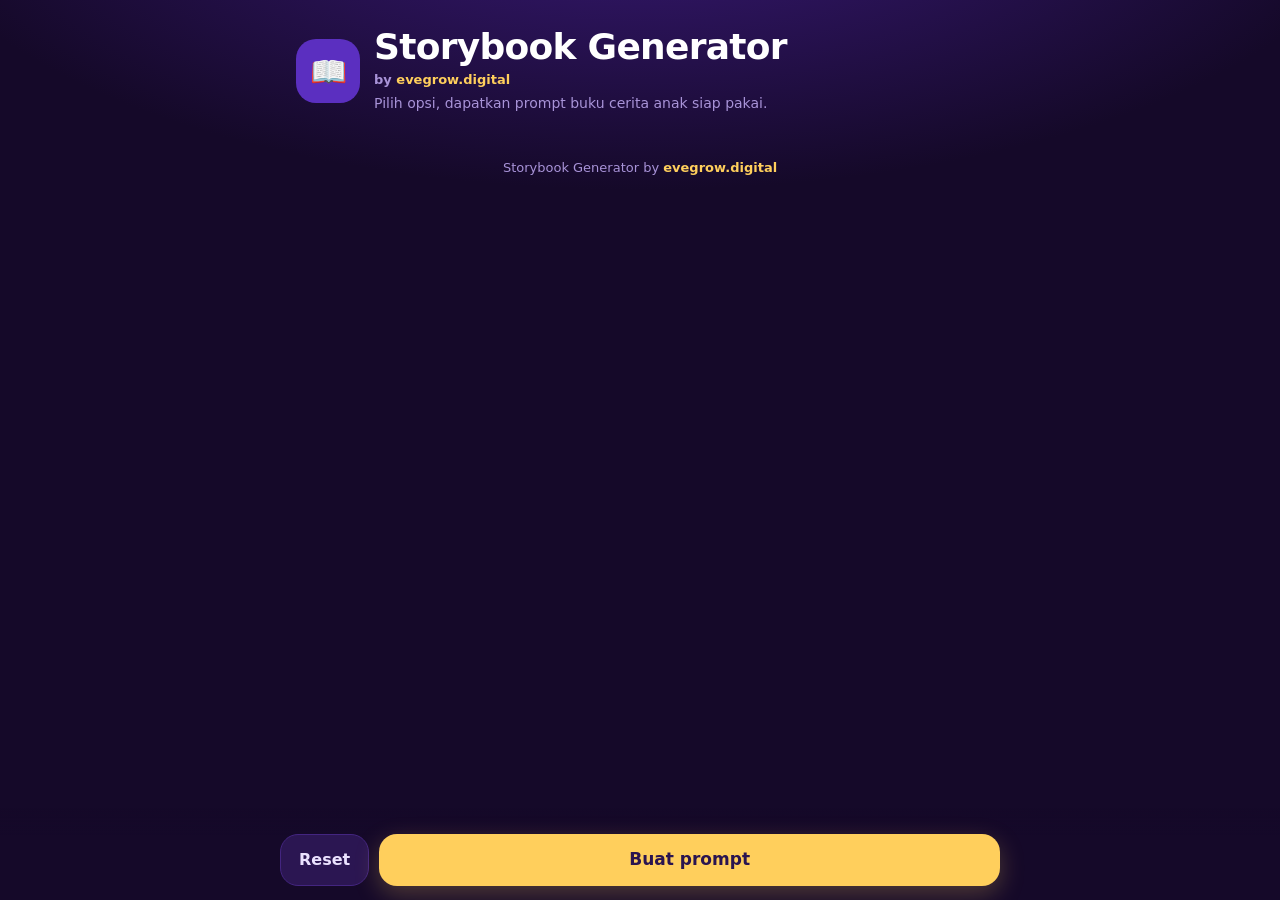
==== index.html @ f5b322bf "Update and rename Storybook-generator.html to index.html" ====
<!DOCTYPE html>
<html lang="id">
<head>
<meta charset="UTF-8">
<meta name="viewport" content="width=device-width, initial-scale=1">
<title>Storybook Generator</title>
<style>
:root{
  --bg:#150929; --panel:#21103f; --panel2:#2b1652; --line:#432580;
  --violet:#8e5cf7; --violet-d:#5b2fc0; --lav:#ebe2ff; --mute:#a893d8; --gold:#ffcf5c; --gold-d:#e8aa1f;
  --ok:#7ee0a8; --err:#ff8d9b;
  color-scheme: dark;
}
*{box-sizing:border-box;margin:0;padding:0}
html{-webkit-text-size-adjust:100%}
body{
  background:radial-gradient(1200px 500px at 50% -120px,#3a1a7a 0%,var(--bg) 62%) no-repeat,var(--bg);
  color:var(--lav);
  font-family:"Nunito","Quicksand",ui-rounded,"SF Pro Rounded",system-ui,-apple-system,"Segoe UI",sans-serif;
  line-height:1.5;padding-bottom:110px;
}
.wrap{max-width:720px;margin:0 auto;padding:0 16px}
header{padding:28px 0 18px;display:flex;align-items:center;gap:14px}
.logo{width:64px;height:64px;border-radius:20px;background:var(--panel2);border:2px solid var(--line);
  box-shadow:0 0 0 5px rgba(142,92,247,.15),0 10px 30px rgba(0,0,0,.4);object-fit:cover;flex:none}
.logo-fallback{display:none;width:64px;height:64px;border-radius:20px;background:var(--violet-d);align-items:center;justify-content:center;font-size:30px;flex:none}
h1{font-size:clamp(26px,7vw,36px);line-height:1.05;font-weight:900;letter-spacing:-.02em;color:#fff}
.tag{color:var(--mute);font-size:14px;margin-top:4px}
.by{font-size:13px;font-weight:600;color:var(--mute);margin-top:4px}
.by strong{color:var(--gold);font-weight:800}
.foot{text-align:center;font-size:13px;color:var(--mute);margin:26px 0 8px}
.foot strong{color:var(--gold);font-weight:800}

details{background:var(--panel);border:1.5px solid var(--line);border-radius:22px;margin-bottom:12px;overflow:hidden}
summary{list-style:none;cursor:pointer;padding:16px 18px;display:flex;align-items:center;justify-content:space-between;font-weight:800;font-size:17px;color:#fff;min-height:56px}
summary::-webkit-details-marker{display:none}
summary .sub{font-weight:600;font-size:13px;color:var(--mute);margin-left:8px}
summary::after{content:"";width:10px;height:10px;border-right:2.5px solid var(--gold);border-bottom:2.5px solid var(--gold);transform:rotate(45deg);transition:transform .2s;margin-left:12px;flex:none;margin-top:-4px}
details[open] summary::after{transform:rotate(225deg);margin-top:4px}
summary:focus-visible,button:focus-visible,select:focus-visible,input:focus-visible,textarea:focus-visible{outline:3px solid var(--gold);outline-offset:2px}
.body{padding:2px 18px 18px;display:grid;gap:16px}
.field label.l{display:block;font-weight:800;font-size:14px;margin-bottom:6px;color:var(--lav)}
select,input[type=text],textarea{
  width:100%;background:var(--bg);color:#fff;border:1.5px solid var(--line);border-radius:14px;
  padding:13px 14px;font:inherit;font-size:16px;appearance:none;-webkit-appearance:none}
select{background-image:linear-gradient(45deg,transparent 50%,var(--gold) 50%),linear-gradient(135deg,var(--gold) 50%,transparent 50%);
  background-position:calc(100% - 20px) 52%,calc(100% - 14px) 52%;background-size:6px 6px,6px 6px;background-repeat:no-repeat;padding-right:38px}
select:focus,input:focus,textarea:focus{border-color:var(--violet)}
.custom{margin-top:8px}
.custom input{border-color:var(--violet);background:#1d0e3a}
.hidden{display:none!important}
.chips{display:flex;flex-wrap:wrap;gap:8px}
.chip{border:1.5px solid var(--line);background:var(--bg);color:var(--lav);border-radius:999px;padding:9px 14px;font:inherit;font-size:14px;font-weight:700;cursor:pointer;min-height:40px}
.chip[aria-pressed=true]{background:var(--violet-d);border-color:var(--violet);color:#fff}
.chip[aria-pressed=true]::before{content:"✓ ";color:var(--gold)}
.addrow{display:flex;gap:8px;margin-top:10px}
.addrow input{flex:1;padding:10px 14px;font-size:15px}
.btn{border:0;border-radius:14px;font:inherit;font-weight:800;cursor:pointer;padding:12px 18px;min-height:44px}
.btn.ghost{background:var(--panel2);color:var(--lav);border:1.5px solid var(--line)}
.btn.gold{background:var(--gold);color:#2a1450}
.btn.gold:active{background:var(--gold-d)}
.btn.sm{padding:8px 14px;min-height:38px;font-size:14px}
.btn:disabled{opacity:.55;cursor:wait}

.bar{position:fixed;left:0;right:0;bottom:0;background:linear-gradient(0deg,var(--bg) 70%,rgba(21,9,41,0));padding:26px 16px calc(14px + env(safe-area-inset-bottom));z-index:10}
.bar .in{max-width:720px;margin:0 auto;display:flex;gap:10px}
.bar .btn.gold{flex:1;font-size:17px;min-height:52px;border-radius:18px;box-shadow:0 8px 24px rgba(255,207,92,.25)}
.bar .btn.ghost{min-height:52px;border-radius:18px}

#out{margin-top:22px;scroll-margin-top:12px}
.card{background:var(--panel);border:1.5px solid var(--line);border-radius:22px;padding:16px 18px;margin-bottom:12px}
.card h2{font-size:18px;color:#fff;font-weight:900}
.row{display:flex;gap:8px;flex-wrap:wrap;align-items:center;margin:10px 0}
pre.prompt{white-space:pre-wrap;word-wrap:break-word;font:inherit;font-size:14px;line-height:1.6;background:var(--bg);border:1.5px solid var(--line);border-radius:14px;padding:14px;max-height:360px;overflow:auto;color:#e6dcff}
.scene h3{font-size:16px;color:var(--gold);font-weight:900;margin-bottom:8px}
.lbl{font-size:12px;font-weight:800;color:var(--mute);margin:10px 0 4px;text-transform:none}
.scene p{font-size:14.5px;white-space:pre-wrap}
.narasi{background:#2f1a5c;border-left:4px solid var(--gold);border-radius:10px;padding:10px 12px}
.status{font-size:14px;color:var(--mute);margin:8px 0}
.status.err{color:var(--err)}
.progress{height:8px;background:var(--bg);border-radius:99px;overflow:hidden;margin:10px 0}
.progress i{display:block;height:100%;width:0;background:linear-gradient(90deg,var(--violet),var(--gold));transition:width .3s}
.toast{position:fixed;left:50%;bottom:96px;transform:translateX(-50%);background:var(--gold);color:#2a1450;font-weight:800;padding:10px 18px;border-radius:99px;z-index:20;opacity:0;pointer-events:none;transition:opacity .2s}
.toast.show{opacity:1}
@media (prefers-reduced-motion:reduce){*{transition:none!important}}
</style>
</head>
<body>
<div class="wrap">
  <header>
    <img class="logo" src="https://i.ibb.co.com/BHQvvZNP/Welcome-1024-x-1024-piksel-20261018-204041-0000.png" alt="Logo Storybook Generator" onerror="this.style.display='none';this.nextElementSibling.style.display='flex'">
    <div class="logo-fallback">📖</div>
    <div>
      <h1>Storybook Generator</h1>
      <p class="by">by <strong>evegrow.digital</strong></p>
      <p class="tag">Pilih opsi, dapatkan prompt buku cerita anak siap pakai.</p>
    </div>
  </header>

  <form id="form" onsubmit="return false"></form>

  <section id="out" class="hidden" aria-live="polite">
    <div class="card">
      <h2>Prompt master</h2>
      <p class="status">ChatGPT terbuka otomatis dengan prompt terisi. Tinggal tekan kirim. Jika tab tidak terbuka, pakai tombol Buka ChatGPT.</p>
      <div class="row">
        <a class="btn gold sm" id="openGpt" href="https://chatgpt.com/" target="_blank" rel="noopener" style="text-decoration:none;display:inline-flex;align-items:center">Buka ChatGPT</a>
        <button class="btn ghost sm" id="copyMaster">Salin prompt</button>
        <button class="btn ghost sm" id="dlMaster">Unduh .txt</button>
      </div>
      <pre class="prompt" id="masterText"></pre>
    </div>

    <div class="card">
      <h2>Prompt per scene</h2>
      <p class="status">Claude menulis prompt cover (tanpa narasi) dan prompt + narasi untuk tiap scene.</p>
      <div class="row">
        <button class="btn gold sm" id="genScenes">Buat prompt semua scene</button>
        <button class="btn ghost sm hidden" id="copyAll">Salin semua</button>
      </div>
      <div class="progress hidden" id="prog"><i></i></div>
      <div class="status" id="genStatus"></div>
    </div>
    <div id="scenes"></div>
  </section>

  <p class="foot">Storybook Generator by <strong>evegrow.digital</strong></p>
</div>

<div class="bar"><div class="in">
  <button class="btn ghost" id="resetBtn" type="button">Reset</button>
  <button class="btn gold" id="buildBtn" type="button">Buat prompt</button>
</div></div>
<div class="toast" id="toast">Tersalin</div>

<script>
const CUSTOM = "__custom__";
const S = (id,label,opts,def=0)=>({id,label,type:"select",opts,def});
const C = (id,label,opts,defs=[])=>({id,label,type:"chips",opts,defs});

const SECTIONS = [
 {title:"Cerita", sub:"judul sampai jumlah scene", open:true, fields:[
  S("judul","Judul cerita",["Kelinci Kecil yang Pemberani","Bintang yang Hilang di Langit Malam","Si Beruang dan Madu Ajaib","Petualangan Kucing Kecil di Taman Pelangi","Ikan Kecil Mencari Samudra","Rubah Kecil dan Lentera Hutan","Gajah Kecil yang Takut Gelap","Naga Mungil Belajar Terbang"]),
  S("tema","Tema cerita",["Persahabatan dan Petualangan","Kebaikan dan Berbagi","Keberanian","Rasa Ingin Tahu","Kerja Sama","Menghadapi Rasa Takut","Kejujuran","Cinta Lingkungan","Mengenal Emosi","Cerita Pengantar Tidur","Mengenal Keluarga","Hari Pertama Sekolah"]),
  S("tokoh","Tokoh utama",["Seekor kelinci kecil, seekor burung biru, dan kura-kura bijaksana","Anak beruang, kelinci putih, dan burung hantu","Anak perempuan kecil dan naga ramah","Anak laki-laki dan robot kecil","Kucing kecil, anjing setia, dan kupu-kupu","Gajah kecil dan monyet jenaka","Seekor ikan kecil, penyu, dan lumba-lumba","Rubah kecil, kunang-kunang, dan tupai"]),
  S("latar","Latar tempat",["Hutan ajaib yang dipenuhi bunga warna-warni dan pepohonan besar","Taman bunga dengan pelangi dan kupu-kupu","Desa kecil di tepi danau","Kastel di atas awan","Lautan dengan terumbu karang berwarna","Padang savana saat senja","Pegunungan bersalju yang hangat","Sekolah dan taman bermain","Kamar tidur penuh mainan","Luar angkasa penuh bintang dan planet"]),
  S("adegan","Adegan utama",["Kelinci kecil membantu burung biru yang tersesat mencari keluarganya di dalam hutan.","Anak beruang mencari madu ajaib dan bertemu teman-teman baru.","Seorang anak dan naga ramah belajar terbang bersama.","Anak kucing menemukan peta harta karun di taman.","Ikan kecil menjelajah lautan untuk menemukan rumah barunya.","Sekelompok hewan bekerja sama membangun jembatan setelah hujan badai."]),
  C("ekspresi","Ekspresi karakter",["Penasaran","Berani","Bahagia","Terkejut","Mengantuk","Takut","Bangga","Tertawa","Menangis","Kagum","Berpikir","Bersemangat"],["Penasaran","Berani","Bahagia"]),
  S("pesan","Pesan edukasi",["Selalu menolong teman yang membutuhkan.","Jujur itu membuat hati tenang.","Berani mencoba hal baru.","Berbagi membuat semua bahagia.","Menghargai perbedaan.","Menjaga alam adalah tugas kita semua.","Tidak apa-apa meminta tolong.","Bekerja sama membuat kita kuat.","Sabar dan tekun akan membuahkan hasil."]),
  C("nilai","Nilai positif tambahan",["Kebaikan","Persahabatan","Empati","Kreativitas","Rasa ingin tahu","Kerja sama","Tanggung jawab","Percaya diri","Kemandirian","Rasa hormat","Memecahkan masalah","Syukur"],["Kebaikan","Persahabatan","Empati","Kerja sama"]),
  S("jumlah","Jumlah scene",["4","6","8","10","12","14","16","20","24"],2),
 ]},
 {title:"Buku dan format", sub:"usia, rasio, ukuran", fields:[
  S("usia","Usia pembaca",["3–7 tahun","0–2 tahun (bayi dan balita)","2–4 tahun","4–6 tahun","5–8 tahun","6–9 tahun","8–12 tahun","Semua usia (keluarga)"]),
  S("rasio","Rasio gambar",["1:1 (persegi)","4:3 (landscape)","3:4 (portrait)","16:9 (lebar sinematik)","9:16 (vertikal, layar ponsel)","3:2 (landscape)","2:3 (portrait)","4:5 (portrait)","2:1 (panorama dua halaman)","21:9 (ultra lebar)"]),
  S("ukuran","Ukuran cetak",["20 × 20 cm","15 × 15 cm","21 × 21 cm","25 × 25 cm","A5 (14,8 × 21 cm)","A4 (21 × 29,7 cm)","20 × 25 cm","Hanya digital (tanpa ukuran cetak)"]),
  S("halaman","Komposisi halaman",["1 halaman penuh (full one-page) dengan ilustrasi full-bleed","Double spread, ilustrasi menyatu mulus di kedua halaman","Satu halaman dengan bingkai bulat","Panel bertingkat seperti komik"]),
  S("jenis","Jenis buku",["Board book tebal dengan sudut membulat (rounded corners)","Hardcover bergambar","Softcover bergambar","Buku kain lembut","Buku digital (e-book)"]),
  S("finishing","Finishing",["Laminasi doff","Laminasi glossy","Spot UV pada judul","Cover linen bertekstur","Tanpa finishing khusus"]),
  S("kertas","Kertas",["Tekstur kertas premium yang lembut","Kertas matte tebal","Kertas daur ulang berserat","Kertas kanvas halus"]),
 ]},
 {title:"Gaya visual", sub:"gaya, cahaya, warna", fields:[
  S("gaya","Gaya ilustrasi",["Ilustrasi Storybook Bergaya Disney","Animasi 3D bergaya Pixar","Cat air (watercolor) lembut","Gouache hangat bergaya buku klasik","Bergaya Studio Ghibli","Flat vector yang bersih","Kolase kertas (paper-cut)","Krayon dan pensil warna","Plastisin / clay 3D","Digital painting sinematik","Chibi / kawaii","Retro vintage 1960-an"]),
  C("cahaya","Pencahayaan",["Matahari pagi yang lembut","Cahaya hangat dalam ruangan","Golden hour","Pencahayaan volumetrik","Pantulan cahaya alami","Cahaya bulan dan bintang","Cahaya lentera","Berawan lembut"],["Matahari pagi yang lembut","Golden hour","Pencahayaan volumetrik"]),
  S("palet","Palet warna",["Pastel hangat dengan warna cerah yang harmonis","Pastel dingin yang menenangkan","Warna primer cerah dan berani","Earth tone hangat","Neon lembut malam hari","Monokrom ungu dengan aksen emas","Warna musim gugur"]),
  S("kamera","Komposisi dan sudut",["Sinematik dengan foreground, middle ground, background seimbang","Setinggi mata anak (eye-level)","Sudut tinggi (bird's-eye view)","Sudut rendah yang megah","Close-up emosional","Wide shot pemandangan luas"]),
  C("detail","Detail latar",["Bunga","Pepohonan","Rumput","Awan","Furnitur kayu","Mainan","Buku","Bebatuan","Pegunungan","Bintang","Bulan","Kastel","Desa","Hutan","Lautan","Sekolah","Taman bermain"],["Bunga","Pepohonan","Rumput","Awan","Bebatuan"]),
  S("mood","Suasana",["Hangat, magis, dan penuh mimpi","Ceria dan energik","Tenang dan menenangkan (bedtime)","Petualangan seru","Lucu dan jenaka","Haru dan menyentuh"]),
 ]},
 {title:"Interaktif dan tipografi", sub:"pop-up, flap, huruf, onomatope", fields:[
  C("fitur","Fitur interaktif",["Pop-up","Lift-the-flap","Touch-and-feel","Die-cut","Pull-tab","Cermin mini","Tombol suara"],["Pop-up","Lift-the-flap","Touch-and-feel","Die-cut"]),
  C("tekstur","Tekstur touch-and-feel",["Kain lembut","Bulu","Beludru","Emboss","Karet","Kayu","Daun","Gelembung","Glitter","Silikon"],["Kain lembut","Bulu","Beludru","Glitter"]),
  S("font","Gaya huruf",["Sans-serif membulat seperti Fredoka, Quicksand, Baloo, atau Nunito","Font komik ceria","Tulisan tangan anak","Serif klasik buku dongeng","Font tebal membulat (bubble)"]),
  S("onom","Efek suara (onomatope)",["Ya, gaya komik berwarna-warni","Sedikit saja","Tidak perlu"]),
  C("onomlist","Pilihan onomatope",["BOOM!","POP!","WHOOSH!","SPLASH!","ROAR!","MEOW!","MOO!","CIIIP!","SZZZ!","WOW!","YAY!","TOK TOK!","PLOP!","GUK GUK!"],["POP!","WHOOSH!","CIIIP!","WOW!","YAY!"]),
 ]},
 {title:"Narasi dan bahasa", sub:"teks tiap scene", fields:[
  S("bnarasi","Bahasa narasi",["Indonesia","English","Indonesia + English (bilingual)","Jawa","Sunda"]),
  S("bprompt","Bahasa prompt gambar",["Indonesia","English"]),
  S("tone","Gaya narasi",["Lembut dan hangat","Ceria dan berirama","Puitis","Jenaka","Tenang untuk pengantar tidur"]),
  S("panjang","Panjang narasi per scene",["2–3 kalimat pendek","1 kalimat","3–4 kalimat","1 paragraf pendek"]),
  S("dialog","Dialog tokoh",["Sertakan dialog singkat","Tanpa dialog","Banyak dialog"]),
  S("sudut","Sudut pandang",["Orang ketiga","Orang pertama (tokoh utama)","Narator yang menyapa anak"]),
 ]},
];

const state = {}; // chips selections
const form = document.getElementById("form");

function esc(s){return String(s).replace(/&/g,"&amp;").replace(/</g,"&lt;").replace(/"/g,"&quot;")}

function render(){
  form.innerHTML="";
  SECTIONS.forEach(sec=>{
    const d=document.createElement("details"); if(sec.open) d.open=true;
    d.innerHTML=`<summary><span>${sec.title}<span class="sub">${sec.sub}</span></span></summary><div class="body"></div>`;
    const body=d.querySelector(".body");
    sec.fields.forEach(f=>{
      const w=document.createElement("div"); w.className="field";
      if(f.type==="select"){
        w.innerHTML=`<label class="l" for="f_${f.id}">${f.label}</label>
          <select id="f_${f.id}">${f.opts.map((o,i)=>`<option value="${esc(o)}"${i===f.def?" selected":""}>${esc(o)}</option>`).join("")}<option value="${CUSTOM}">✏️ Isi sendiri…</option></select>
          <div class="custom hidden" id="c_${f.id}"><input type="text" id="ci_${f.id}" placeholder="Tulis sendiri: ${f.label.toLowerCase()}" autocomplete="off"></div>`;
        const sel=w.querySelector("select"), box=w.querySelector(".custom");
        sel.addEventListener("change",()=>{
          const on=sel.value===CUSTOM; box.classList.toggle("hidden",!on);
          if(on) box.querySelector("input").focus();
        });
      } else {
        state[f.id]=new Set(f.defs);
        w.innerHTML=`<label class="l">${f.label}</label><div class="chips" id="ch_${f.id}"></div>
          <div class="addrow"><input type="text" id="ai_${f.id}" placeholder="Tambah sendiri…" autocomplete="off"><button class="btn ghost sm" type="button" id="ab_${f.id}">Tambah</button></div>`;
        const holder=w.querySelector(".chips");
        const addChip=(o)=>{
          const b=document.createElement("button"); b.type="button"; b.className="chip"; b.textContent=o;
          b.setAttribute("aria-pressed",state[f.id].has(o));
          b.onclick=()=>{ if(state[f.id].has(o)) state[f.id].delete(o); else state[f.id].add(o); b.setAttribute("aria-pressed",state[f.id].has(o)); };
          holder.appendChild(b);
        };
        f.opts.forEach(addChip);
        const inp=w.querySelector("input"), add=()=>{
          const v=inp.value.trim(); if(!v) return;
          if([...holder.children].some(c=>c.textContent.toLowerCase()===v.toLowerCase())){inp.value="";return}
          state[f.id].add(v); addChip(v); inp.value="";
        };
        w.querySelector("button").onclick=add;
        inp.addEventListener("keydown",e=>{if(e.key==="Enter"){e.preventDefault();add()}});
      }
      body.appendChild(w);
    });
    form.appendChild(d);
  });
}

function sel(id){
  const s=document.getElementById("f_"+id); if(!s) return "";
  if(s.value===CUSTOM) return document.getElementById("ci_"+id).value.trim();
  return s.value;
}
function chips(id){ return [...(state[id]||[])]; }
function list(a){
  if(!a.length) return "";
  if(a.length===1) return a[0];
  return a.slice(0,-1).join(", ")+" dan "+a[a.length-1];
}
function lc(s){return s.charAt(0).toLowerCase()+s.slice(1)}

function readAll(){
  const v={};
  SECTIONS.forEach(s=>s.fields.forEach(f=>{ v[f.id]= f.type==="select"? sel(f.id) : chips(f.id); }));
  v.n=Math.max(1,Math.min(60,parseInt(v.jumlah)||8));
  v.judul=v.judul||"[Judul bebas]"; v.tokoh=v.tokoh||"[Tokoh]";
  return v;
}

function buildMaster(v){
  const fitur=v.fitur, touch=fitur.includes("Touch-and-feel");
  const fiturTxt = fitur.length ? "Rancang buku sebagai buku interaktif premium dengan fitur "+list(fitur.map(x=>x.toLowerCase()===x?x:x))+
    " menggunakan mekanisme rekayasa kertas yang realistis"+
    (fitur.includes("Pop-up")?", konstruksi kertas bertingkat, dan karakter yang berdiri secara tiga dimensi":"")+
    (fitur.includes("Lift-the-flap")?", jendela lift-the-flap dengan sudut membulat dan ilustrasi kejutan di baliknya":"")+
    (touch&&v.tekstur.length?", fitur touch-and-feel berupa tekstur "+list(v.tekstur.map(lc)):"")+
    (fitur.includes("Die-cut")?", serta die-cut berupa potongan halaman berbentuk karakter, jendela lingkaran, siluet hewan, atau lubang untuk mengintip halaman berikutnya":"")+
    (fitur.includes("Pull-tab")?", pull-tab geser yang menggerakkan elemen adegan":"")+
    (fitur.includes("Cermin mini")?", cermin mini yang aman untuk anak":"")+
    (fitur.includes("Tombol suara")?", tombol suara pada halaman":
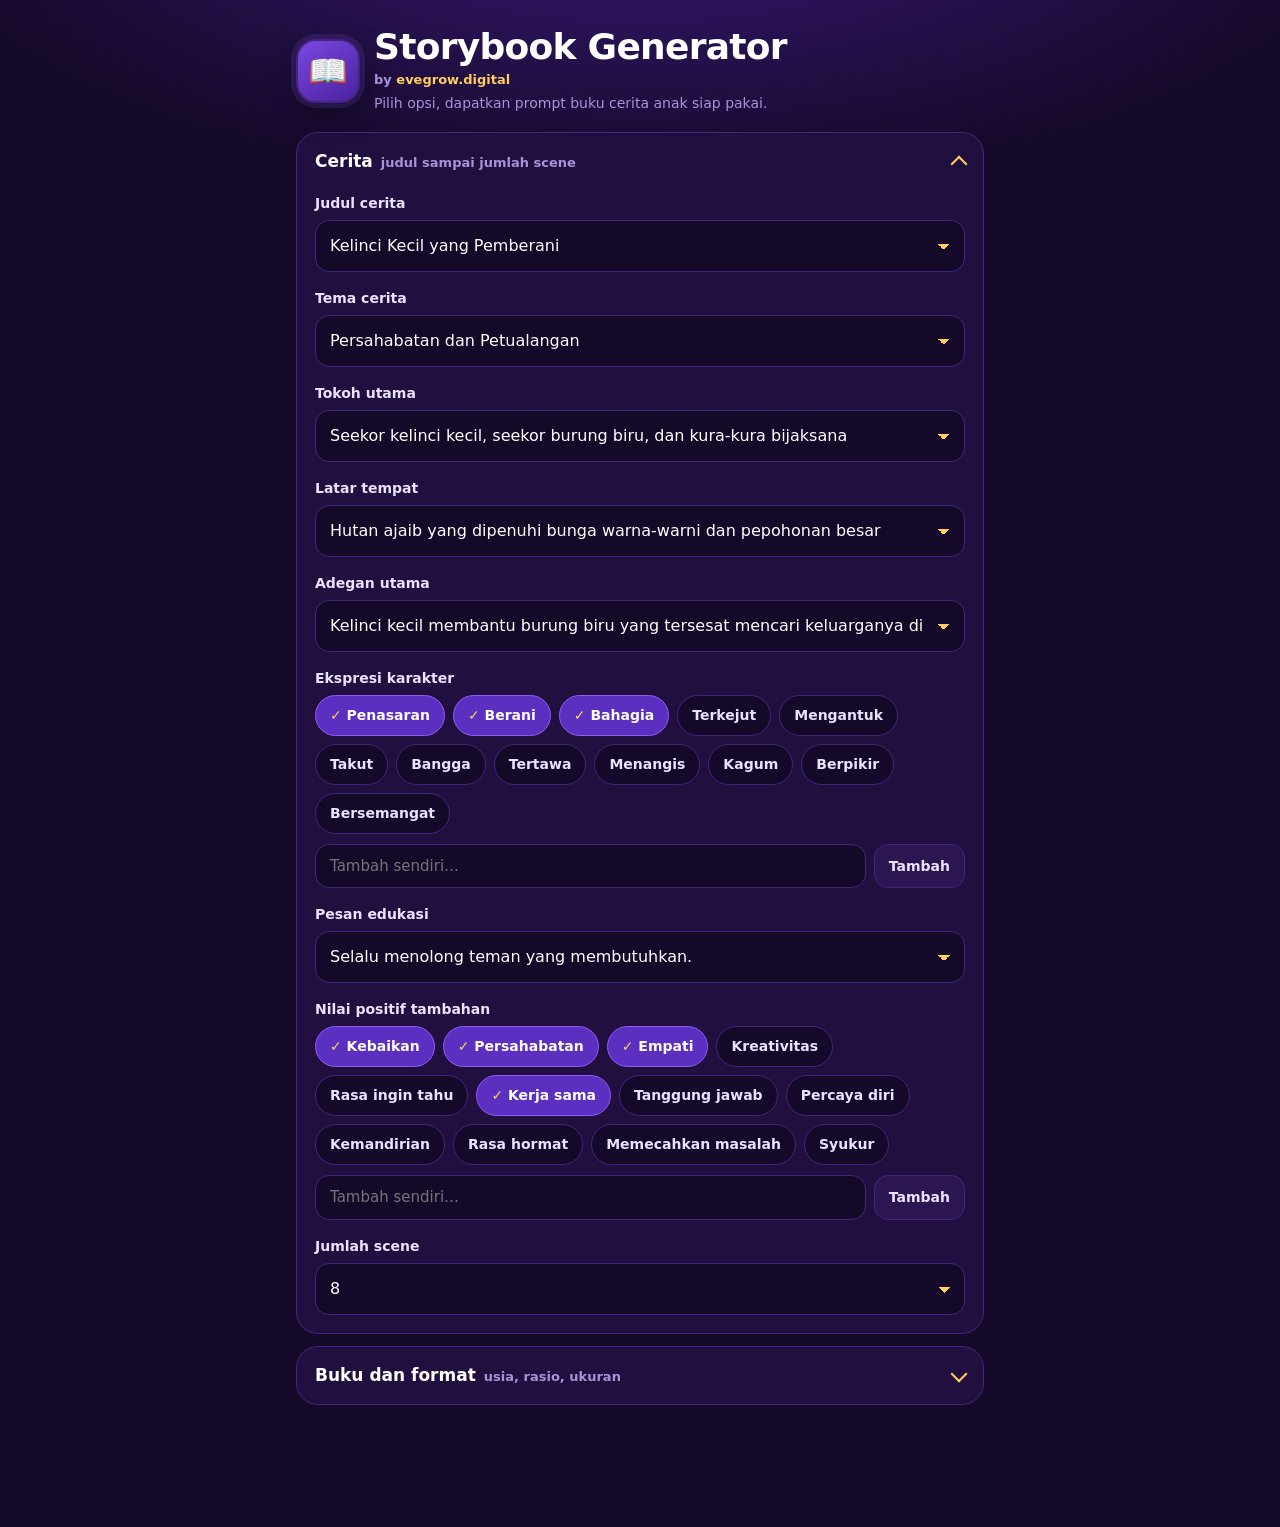
==== commit b5c82e7a: "Update index.html" ====
--- a/index.html
+++ b/index.html
@@ -21,9 +21,7 @@
 }
 .wrap{max-width:720px;margin:0 auto;padding:0 16px}
 header{padding:28px 0 18px;display:flex;align-items:center;gap:14px}
-.logo{width:64px;height:64px;border-radius:20px;background:var(--panel2);border:2px solid var(--line);
-  box-shadow:0 0 0 5px rgba(142,92,247,.15),0 10px 30px rgba(0,0,0,.4);object-fit:cover;flex:none}
-.logo-fallback{display:none;width:64px;height:64px;border-radius:20px;background:var(--violet-d);align-items:center;justify-content:center;font-size:30px;flex:none}
+.logo{width:64px;height:64px;border-radius:20px;background:linear-gradient(145deg,#7a47e0,#4a22a0);border:2px solid var(--line);box-shadow:0 0 0 5px rgba(142,92,247,.15),0 10px 30px rgba(0,0,0,.4);display:flex;align-items:center;justify-content:center;font-size:32px;flex:none}
 h1{font-size:clamp(26px,7vw,36px);line-height:1.05;font-weight:900;letter-spacing:-.02em;color:#fff}
 .tag{color:var(--mute);font-size:14px;margin-top:4px}
 .by{font-size:13px;font-weight:600;color:var(--mute);margin-top:4px}
@@ -88,8 +86,7 @@
 <body>
 <div class="wrap">
   <header>
-    <img class="logo" src="https://i.ibb.co.com/BHQvvZNP/Welcome-1024-x-1024-piksel-20261018-204041-0000.png" alt="Logo Storybook Generator" onerror="this.style.display='none';this.nextElementSibling.style.display='flex'">
-    <div class="logo-fallback">📖</div>
+    <div class="logo" role="img" aria-label="Storybook Generator">📖</div>
     <div>
       <h1>Storybook Generator</h1>
       <p class="by">by <strong>evegrow.digital</strong></p>
@@ -97,170 +94,30 @@
     </div>
   </header>
 
-  <form id="form" onsubmit="return false"></form>
-
-  <section id="out" class="hidden" aria-live="polite">
-    <div class="card">
-      <h2>Prompt master</h2>
-      <p class="status">ChatGPT terbuka otomatis dengan prompt terisi. Tinggal tekan kirim. Jika tab tidak terbuka, pakai tombol Buka ChatGPT.</p>
-      <div class="row">
-        <a class="btn gold sm" id="openGpt" href="https://chatgpt.com/" target="_blank" rel="noopener" style="text-decoration:none;display:inline-flex;align-items:center">Buka ChatGPT</a>
-        <button class="btn ghost sm" id="copyMaster">Salin prompt</button>
-        <button class="btn ghost sm" id="dlMaster">Unduh .txt</button>
-      </div>
-      <pre class="prompt" id="masterText"></pre>
-    </div>
-
-    <div class="card">
-      <h2>Prompt per scene</h2>
-      <p class="status">Claude menulis prompt cover (tanpa narasi) dan prompt + narasi untuk tiap scene.</p>
-      <div class="row">
-        <button class="btn gold sm" id="genScenes">Buat prompt semua scene</button>
-        <button class="btn ghost sm hidden" id="copyAll">Salin semua</button>
-      </div>
-      <div class="progress hidden" id="prog"><i></i></div>
-      <div class="status" id="genStatus"></div>
-    </div>
-    <div id="scenes"></div>
-  </section>
-
-  <p class="foot">Storybook Generator by <strong>evegrow.digital</strong></p>
-</div>
-
-<div class="bar"><div class="in">
-  <button class="btn ghost" id="resetBtn" type="button">Reset</button>
-  <button class="btn gold" id="buildBtn" type="button">Buat prompt</button>
-</div></div>
-<div class="toast" id="toast">Tersalin</div>
-
-<script>
-const CUSTOM = "__custom__";
-const S = (id,label,opts,def=0)=>({id,label,type:"select",opts,def});
-const C = (id,label,opts,defs=[])=>({id,label,type:"chips",opts,defs});
-
-const SECTIONS = [
- {title:"Cerita", sub:"judul sampai jumlah scene", open:true, fields:[
-  S("judul","Judul cerita",["Kelinci Kecil yang Pemberani","Bintang yang Hilang di Langit Malam","Si Beruang dan Madu Ajaib","Petualangan Kucing Kecil di Taman Pelangi","Ikan Kecil Mencari Samudra","Rubah Kecil dan Lentera Hutan","Gajah Kecil yang Takut Gelap","Naga Mungil Belajar Terbang"]),
-  S("tema","Tema cerita",["Persahabatan dan Petualangan","Kebaikan dan Berbagi","Keberanian","Rasa Ingin Tahu","Kerja Sama","Menghadapi Rasa Takut","Kejujuran","Cinta Lingkungan","Mengenal Emosi","Cerita Pengantar Tidur","Mengenal Keluarga","Hari Pertama Sekolah"]),
-  S("tokoh","Tokoh utama",["Seekor kelinci kecil, seekor burung biru, dan kura-kura bijaksana","Anak beruang, kelinci putih, dan burung hantu","Anak perempuan kecil dan naga ramah","Anak laki-laki dan robot kecil","Kucing kecil, anjing setia, dan kupu-kupu","Gajah kecil dan monyet jenaka","Seekor ikan kecil, penyu, dan lumba-lumba","Rubah kecil, kunang-kunang, dan tupai"]),
-  S("latar","Latar tempat",["Hutan ajaib yang dipenuhi bunga warna-warni dan pepohonan besar","Taman bunga dengan pelangi dan kupu-kupu","Desa kecil di tepi danau","Kastel di atas awan","Lautan dengan terumbu karang berwarna","Padang savana saat senja","Pegunungan bersalju yang hangat","Sekolah dan taman bermain","Kamar tidur penuh mainan","Luar angkasa penuh bintang dan planet"]),
-  S("adegan","Adegan utama",["Kelinci kecil membantu burung biru yang tersesat mencari keluarganya di dalam hutan.","Anak beruang mencari madu ajaib dan bertemu teman-teman baru.","Seorang anak dan naga ramah belajar terbang bersama.","Anak kucing menemukan peta harta karun di taman.","Ikan kecil menjelajah lautan untuk menemukan rumah barunya.","Sekelompok hewan bekerja sama membangun jembatan setelah hujan badai."]),
-  C("ekspresi","Ekspresi karakter",["Penasaran","Berani","Bahagia","Terkejut","Mengantuk","Takut","Bangga","Tertawa","Menangis","Kagum","Berpikir","Bersemangat"],["Penasaran","Berani","Bahagia"]),
-  S("pesan","Pesan edukasi",["Selalu menolong teman yang membutuhkan.","Jujur itu membuat hati tenang.","Berani mencoba hal baru.","Berbagi membuat semua bahagia.","Menghargai perbedaan.","Menjaga alam adalah tugas kita semua.","Tidak apa-apa meminta tolong.","Bekerja sama membuat kita kuat.","Sabar dan tekun akan membuahkan hasil."]),
-  C("nilai","Nilai positif tambahan",["Kebaikan","Persahabatan","Empati","Kreativitas","Rasa ingin tahu","Kerja sama","Tanggung jawab","Percaya diri","Kemandirian","Rasa hormat","Memecahkan masalah","Syukur"],["Kebaikan","Persahabatan","Empati","Kerja sama"]),
-  S("jumlah","Jumlah scene",["4","6","8","10","12","14","16","20","24"],2),
- ]},
- {title:"Buku dan format", sub:"usia, rasio, ukuran", fields:[
-  S("usia","Usia pembaca",["3–7 tahun","0–2 tahun (bayi dan balita)","2–4 tahun","4–6 tahun","5–8 tahun","6–9 tahun","8–12 tahun","Semua usia (keluarga)"]),
-  S("rasio","Rasio gambar",["1:1 (persegi)","4:3 (landscape)","3:4 (portrait)","16:9 (lebar sinematik)","9:16 (vertikal, layar ponsel)","3:2 (landscape)","2:3 (portrait)","4:5 (portrait)","2:1 (panorama dua halaman)","21:9 (ultra lebar)"]),
-  S("ukuran","Ukuran cetak",["20 × 20 cm","15 × 15 cm","21 × 21 cm","25 × 25 cm","A5 (14,8 × 21 cm)","A4 (21 × 29,7 cm)","20 × 25 cm","Hanya digital (tanpa ukuran cetak)"]),
-  S("halaman","Komposisi halaman",["1 halaman penuh (full one-page) dengan ilustrasi full-bleed","Double spread, ilustrasi menyatu mulus di kedua halaman","Satu halaman dengan bingkai bulat","Panel bertingkat seperti komik"]),
-  S("jenis","Jenis buku",["Board book tebal dengan sudut membulat (rounded corners)","Hardcover bergambar","Softcover bergambar","Buku kain lembut","Buku digital (e-book)"]),
-  S("finishing","Finishing",["Laminasi doff","Laminasi glossy","Spot UV pada judul","Cover linen bertekstur","Tanpa finishing khusus"]),
-  S("kertas","Kertas",["Tekstur kertas premium yang lembut","Kertas matte tebal","Kertas daur ulang berserat","Kertas kanvas halus"]),
- ]},
- {title:"Gaya visual", sub:"gaya, cahaya, warna", fields:[
-  S("gaya","Gaya ilustrasi",["Ilustrasi Storybook Bergaya Disney","Animasi 3D bergaya Pixar","Cat air (watercolor) lembut","Gouache hangat bergaya buku klasik","Bergaya Studio Ghibli","Flat vector yang bersih","Kolase kertas (paper-cut)","Krayon dan pensil warna","Plastisin / clay 3D","Digital painting sinematik","Chibi / kawaii","Retro vintage 1960-an"]),
-  C("cahaya","Pencahayaan",["Matahari pagi yang lembut","Cahaya hangat dalam ruangan","Golden hour","Pencahayaan volumetrik","Pantulan cahaya alami","Cahaya bulan dan bintang","Cahaya lentera","Berawan lembut"],["Matahari pagi yang lembut","Golden hour","Pencahayaan volumetrik"]),
-  S("palet","Palet warna",["Pastel hangat dengan warna cerah yang harmonis","Pastel dingin yang menenangkan","Warna primer cerah dan berani","Earth tone hangat","Neon lembut malam hari","Monokrom ungu dengan aksen emas","Warna musim gugur"]),
-  S("kamera","Komposisi dan sudut",["Sinematik dengan foreground, middle ground, background seimbang","Setinggi mata anak (eye-level)","Sudut tinggi (bird's-eye view)","Sudut rendah yang megah","Close-up emosional","Wide shot pemandangan luas"]),
-  C("detail","Detail latar",["Bunga","Pepohonan","Rumput","Awan","Furnitur kayu","Mainan","Buku","Bebatuan","Pegunungan","Bintang","Bulan","Kastel","Desa","Hutan","Lautan","Sekolah","Taman bermain"],["Bunga","Pepohonan","Rumput","Awan","Bebatuan"]),
-  S("mood","Suasana",["Hangat, magis, dan penuh mimpi","Ceria dan energik","Tenang dan menenangkan (bedtime)","Petualangan seru","Lucu dan jenaka","Haru dan menyentuh"]),
- ]},
- {title:"Interaktif dan tipografi", sub:"pop-up, flap, huruf, onomatope", fields:[
-  C("fitur","Fitur interaktif",["Pop-up","Lift-the-flap","Touch-and-feel","Die-cut","Pull-tab","Cermin mini","Tombol suara"],["Pop-up","Lift-the-flap","Touch-and-feel","Die-cut"]),
-  C("tekstur","Tekstur touch-and-feel",["Kain lembut","Bulu","Beludru","Emboss","Karet","Kayu","Daun","Gelembung","Glitter","Silikon"],["Kain lembut","Bulu","Beludru","Glitter"]),
-  S("font","Gaya huruf",["Sans-serif membulat seperti Fredoka, Quicksand, Baloo, atau Nunito","Font komik ceria","Tulisan tangan anak","Serif klasik buku dongeng","Font tebal membulat (bubble)"]),
-  S("onom","Efek suara (onomatope)",["Ya, gaya komik berwarna-warni","Sedikit saja","Tidak perlu"]),
-  C("onomlist","Pilihan onomatope",["BOOM!","POP!","WHOOSH!","SPLASH!","ROAR!","MEOW!","MOO!","CIIIP!","SZZZ!","WOW!","YAY!","TOK TOK!","PLOP!","GUK GUK!"],["POP!","WHOOSH!","CIIIP!","WOW!","YAY!"]),
- ]},
- {title:"Narasi dan bahasa", sub:"teks tiap scene", fields:[
-  S("bnarasi","Bahasa narasi",["Indonesia","English","Indonesia + English (bilingual)","Jawa","Sunda"]),
-  S("bprompt","Bahasa prompt gambar",["Indonesia","English"]),
-  S("tone","Gaya narasi",["Lembut dan hangat","Ceria dan berirama","Puitis","Jenaka","Tenang untuk pengantar tidur"]),
-  S("panjang","Panjang narasi per scene",["2–3 kalimat pendek","1 kalimat","3–4 kalimat","1 paragraf pendek"]),
-  S("dialog","Dialog tokoh",["Sertakan dialog singkat","Tanpa dialog","Banyak dialog"]),
-  S("sudut","Sudut pandang",["Orang ketiga","Orang pertama (tokoh utama)","Narator yang menyapa anak"]),
- ]},
-];
-
-const state = {}; // chips selections
-const form = document.getElementById("form");
-
-function esc(s){return String(s).replace(/&/g,"&amp;").replace(/</g,"&lt;").replace(/"/g,"&quot;")}
-
-function render(){
-  form.innerHTML="";
-  SECTIONS.forEach(sec=>{
-    const d=document.createElement("details"); if(sec.open) d.open=true;
-    d.innerHTML=`<summary><span>${sec.title}<span class="sub">${sec.sub}</span></span></summary><div class="body"></div>`;
-    const body=d.querySelector(".body");
-    sec.fields.forEach(f=>{
-      const w=document.createElement("div"); w.className="field";
-      if(f.type==="select"){
-        w.innerHTML=`<label class="l" for="f_${f.id}">${f.label}</label>
-          <select id="f_${f.id}">${f.opts.map((o,i)=>`<option value="${esc(o)}"${i===f.def?" selected":""}>${esc(o)}</option>`).join("")}<option value="${CUSTOM}">✏️ Isi sendiri…</option></select>
-          <div class="custom hidden" id="c_${f.id}"><input type="text" id="ci_${f.id}" placeholder="Tulis sendiri: ${f.label.toLowerCase()}" autocomplete="off"></div>`;
-        const sel=w.querySelector("select"), box=w.querySelector(".custom");
-        sel.addEventListener("change",()=>{
-          const on=sel.value===CUSTOM; box.classList.toggle("hidden",!on);
-          if(on) box.querySelector("input").focus();
-        });
-      } else {
-        state[f.id]=new Set(f.defs);
-        w.innerHTML=`<label class="l">${f.label}</label><div class="chips" id="ch_${f.id}"></div>
-          <div class="addrow"><input type="text" id="ai_${f.id}" placeholder="Tambah sendiri…" autocomplete="off"><button class="btn ghost sm" type="button" id="ab_${f.id}">Tambah</button></div>`;
-        const holder=w.querySelector(".chips");
-        const addChip=(o)=>{
-          const b=document.createElement("button"); b.type="button"; b.className="chip"; b.textContent=o;
-          b.setAttribute("aria-pressed",state[f.id].has(o));
-          b.onclick=()=>{ if(state[f.id].has(o)) state[f.id].delete(o); else state[f.id].add(o); b.setAttribute("aria-pressed",state[f.id].has(o)); };
-          holder.appendChild(b);
-        };
-        f.opts.forEach(addChip);
-        const inp=w.querySelector("input"), add=()=>{
-          const v=inp.value.trim(); if(!v) return;
-          if([...holder.children].some(c=>c.textContent.toLowerCase()===v.toLowerCase())){inp.value="";return}
-          state[f.id].add(v); addChip(v); inp.value="";
-        };
-        w.querySelector("button").onclick=add;
-        inp.addEventListener("keydown",e=>{if(e.key==="Enter"){e.preventDefault();add()}});
-      }
-      body.appendChild(w);
-    });
-    form.appendChild(d);
-  });
-}
-
-function sel(id){
-  const s=document.getElementById("f_"+id); if(!s) return "";
-  if(s.value===CUSTOM) return document.getElementById("ci_"+id).value.trim();
-  return s.value;
-}
-function chips(id){ return [...(state[id]||[])]; }
-function list(a){
-  if(!a.length) return "";
-  if(a.length===1) return a[0];
-  return a.slice(0,-1).join(", ")+" dan "+a[a.length-1];
-}
-function lc(s){return s.charAt(0).toLowerCase()+s.slice(1)}
-
-function readAll(){
-  const v={};
-  SECTIONS.forEach(s=>s.fields.forEach(f=>{ v[f.id]= f.type==="select"? sel(f.id) : chips(f.id); }));
-  v.n=Math.max(1,Math.min(60,parseInt(v.jumlah)||8));
-  v.judul=v.judul||"[Judul bebas]"; v.tokoh=v.tokoh||"[Tokoh]";
-  return v;
-}
-
-function buildMaster(v){
-  const fitur=v.fitur, touch=fitur.includes("Touch-and-feel");
-  const fiturTxt = fitur.length ? "Rancang buku sebagai buku interaktif premium dengan fitur "+list(fitur.map(x=>x.toLowerCase()===x?x:x))+
-    " menggunakan mekanisme rekayasa kertas yang realistis"+
-    (fitur.includes("Pop-up")?", konstruksi kertas bertingkat, dan karakter yang berdiri secara tiga dimensi":"")+
-    (fitur.includes("Lift-the-flap")?", jendela lift-the-flap dengan sudut membulat dan ilustrasi kejutan di baliknya":"")+
-    (touch&&v.tekstur.length?", fitur touch-and-feel berupa tekstur "+list(v.tekstur.map(lc)):"")+
-    (fitur.includes("Die-cut")?", serta die-cut berupa potongan halaman berbentuk karakter, jendela lingkaran, siluet hewan, atau lubang untuk mengintip halaman berikutnya":"")+
-    (fitur.includes("Pull-tab")?", pull-tab geser yang menggerakkan elemen adegan":"")+
-    (fitur.includes("Cermin mini")?", cermin mini yang aman untuk anak":"")+
-    (fitur.includes("Tombol suara")?", tombol suara pada halaman":
+  <noscript><div class="card"><h2>JavaScript nonaktif</h2><p class="status">Aktifkan JavaScript di browser agar opsi tampil.</p></div></noscript>
+  <form id="form" onsubmit="return false"><details open=""><summary><span>Cerita<span class="sub">judul sampai jumlah scene</span></span></summary><div class="body"><div class="field"><label class="l" for="f_judul">Judul cerita</label>
+          <select id="f_judul"><option value="Kelinci Kecil yang Pemberani" selected="">Kelinci Kecil yang Pemberani</option><option value="Bintang yang Hilang di Langit Malam">Bintang yang Hilang di Langit Malam</option><option value="Si Beruang dan Madu Ajaib">Si Beruang dan Madu Ajaib</option><option value="Petualangan Kucing Kecil di Taman Pelangi">Petualangan Kucing Kecil di Taman Pelangi</option><option value="Ikan Kecil Mencari Samudra">Ikan Kecil Mencari Samudra</option><option value="Rubah Kecil dan Lentera Hutan">Rubah Kecil dan Lentera Hutan</option><option value="Gajah Kecil yang Takut Gelap">Gajah Kecil yang Takut Gelap</option><option value="Naga Mungil Belajar Terbang">Naga Mungil Belajar Terbang</option><option value="__custom__">✏️ Isi sendiri…</option></select>
+          <div class="custom hidden" id="c_judul"><input type="text" id="ci_judul" placeholder="Tulis sendiri: judul cerita" autocomplete="off"></div></div><div class="field"><label class="l" for="f_tema">Tema cerita</label>
+          <select id="f_tema"><option value="Persahabatan dan Petualangan" selected="">Persahabatan dan Petualangan</option><option value="Kebaikan dan Berbagi">Kebaikan dan Berbagi</option><option value="Keberanian">Keberanian</option><option value="Rasa Ingin Tahu">Rasa Ingin Tahu</option><option value="Kerja Sama">Kerja Sama</option><option value="Menghadapi Rasa Takut">Menghadapi Rasa Takut</option><option value="Kejujuran">Kejujuran</option><option value="Cinta Lingkungan">Cinta Lingkungan</option><option value="Mengenal Emosi">Mengenal Emosi</option><option value="Cerita Pengantar Tidur">Cerita Pengantar Tidur</option><option value="Mengenal Keluarga">Mengenal Keluarga</option><option value="Hari Pertama Sekolah">Hari Pertama Sekolah</option><option value="__custom__">✏️ Isi sendiri…</option></select>
+          <div class="custom hidden" id="c_tema"><input type="text" id="ci_tema" placeholder="Tulis sendiri: tema cerita" autocomplete="off"></div></div><div class="field"><label class="l" for="f_tokoh">Tokoh utama</label>
+          <select id="f_tokoh"><option value="Seekor kelinci kecil, seekor burung biru, dan kura-kura bijaksana" selected="">Seekor kelinci kecil, seekor burung biru, dan kura-kura bijaksana</option><option value="Anak beruang, kelinci putih, dan burung hantu">Anak beruang, kelinci putih, dan burung hantu</option><option value="Anak perempuan kecil dan naga ramah">Anak perempuan kecil dan naga ramah</option><option value="Anak laki-laki dan robot kecil">Anak laki-laki dan robot kecil</option><option value="Kucing kecil, anjing setia, dan kupu-kupu">Kucing kecil, anjing setia, dan kupu-kupu</option><option value="Gajah kecil dan monyet jenaka">Gajah kecil dan monyet jenaka</option><option value="Seekor ikan kecil, penyu, dan lumba-lumba">Seekor ikan kecil, penyu, dan lumba-lumba</option><option value="Rubah kecil, kunang-kunang, dan tupai">Rubah kecil, kunang-kunang, dan tupai</option><option value="__custom__">✏️ Isi sendiri…</option></select>
+          <div class="custom hidden" id="c_tokoh"><input type="text" id="ci_tokoh" placeholder="Tulis sendiri: tokoh utama" autocomplete="off"></div></div><div class="field"><label class="l" for="f_latar">Latar tempat</label>
+          <select id="f_latar"><option value="Hutan ajaib yang dipenuhi bunga warna-warni dan pepohonan besar" selected="">Hutan ajaib yang dipenuhi bunga warna-warni dan pepohonan besar</option><option value="Taman bunga dengan pelangi dan kupu-kupu">Taman bunga dengan pelangi dan kupu-kupu</option><option value="Desa kecil di tepi danau">Desa kecil di tepi danau</option><option value="Kastel di atas awan">Kastel di atas awan</option><option value="Lautan dengan terumbu karang berwarna">Lautan dengan terumbu karang berwarna</option><option value="Padang savana saat senja">Padang savana saat senja</option><option value="Pegunungan bersalju yang hangat">Pegunungan bersalju yang hangat</option><option value="Sekolah dan taman bermain">Sekolah dan taman bermain</option><option value="Kamar tidur penuh mainan">Kamar tidur penuh mainan</option><option value="Luar angkasa penuh bintang dan planet">Luar angkasa penuh bintang dan planet</option><option value="__custom__">✏️ Isi sendiri…</option></select>
+          <div class="custom hidden" id="c_latar"><input type="text" id="ci_latar" placeholder="Tulis sendiri: latar tempat" autocomplete="off"></div></div><div class="field"><label class="l" for="f_adegan">Adegan utama</label>
+          <select id="f_adegan"><option value="Kelinci kecil membantu burung biru yang tersesat mencari keluarganya di dalam hutan." selected="">Kelinci kecil membantu burung biru yang tersesat mencari keluarganya di dalam hutan.</option><option value="Anak beruang mencari madu ajaib dan bertemu teman-teman baru.">Anak beruang mencari madu ajaib dan bertemu teman-teman baru.</option><option value="Seorang anak dan naga ramah belajar terbang bersama.">Seorang anak dan naga ramah belajar terbang bersama.</option><option value="Anak kucing menemukan peta harta karun di taman.">Anak kucing menemukan peta harta karun di taman.</option><option value="Ikan kecil menjelajah lautan untuk menemukan rumah barunya.">Ikan kecil menjelajah lautan untuk menemukan rumah barunya.</option><option value="Sekelompok hewan bekerja sama membangun jembatan setelah hujan badai.">Sekelompok hewan bekerja sama membangun jembatan setelah hujan badai.</option><option value="__custom__">✏️ Isi sendiri…</option></select>
+          <div class="custom hidden" id="c_adegan"><input type="text" id="ci_adegan" placeholder="Tulis sendiri: adegan utama" autocomplete="off"></div></div><div class="field"><label class="l">Ekspresi karakter</label><div class="chips" id="ch_ekspresi"><button type="button" class="chip" aria-pressed="true">Penasaran</button><button type="button" class="chip" aria-pressed="true">Berani</button><button type="button" class="chip" aria-pressed="true">Bahagia</button><button type="button" class="chip" aria-pressed="false">Terkejut</button><button type="button" class="chip" aria-pressed="false">Mengantuk</button><button type="button" class="chip" aria-pressed="false">Takut</button><button type="button" class="chip" aria-pressed="false">Bangga</button><button type="button" class="chip" aria-pressed="false">Tertawa</button><button type="button" class="chip" aria-pressed="false">Menangis</button><button type="button" class="chip" aria-pressed="false">Kagum</button><button type="button" class="chip" aria-pressed="false">Berpikir</button><button type="button" class="chip" aria-pressed="false">Bersemangat</button></div>
+          <div class="addrow"><input type="text" id="ai_ekspresi" placeholder="Tambah sendiri…" autocomplete="off"><button class="btn ghost sm" type="button" id="ab_ekspresi">Tambah</button></div></div><div class="field"><label class="l" for="f_pesan">Pesan edukasi</label>
+          <select id="f_pesan"><option value="Selalu menolong teman yang membutuhkan." selected="">Selalu menolong teman yang membutuhkan.</option><option value="Jujur itu membuat hati tenang.">Jujur itu membuat hati tenang.</option><option value="Berani mencoba hal baru.">Berani mencoba hal baru.</option><option value="Berbagi membuat semua bahagia.">Berbagi membuat semua bahagia.</option><option value="Menghargai perbedaan.">Menghargai perbedaan.</option><option value="Menjaga alam adalah tugas kita semua.">Menjaga alam adalah tugas kita semua.</option><option value="Tidak apa-apa meminta tolong.">Tidak apa-apa meminta tolong.</option><option value="Bekerja sama membuat kita kuat.">Bekerja sama membuat kita kuat.</option><option value="Sabar dan tekun akan membuahkan hasil.">Sabar dan tekun akan membuahkan hasil.</option><option value="__custom__">✏️ Isi sendiri…</option></select>
+          <div class="custom hidden" id="c_pesan"><input type="text" id="ci_pesan" placeholder="Tulis sendiri: pesan edukasi" autocomplete="off"></div></div><div class="field"><label class="l">Nilai positif tambahan</label><div class="chips" id="ch_nilai"><button type="button" class="chip" aria-pressed="true">Kebaikan</button><button type="button" class="chip" aria-pressed="true">Persahabatan</button><button type="button" class="chip" aria-pressed="true">Empati</button><button type="button" class="chip" aria-pressed="false">Kreativitas</button><button type="button" class="chip" aria-pressed="false">Rasa ingin tahu</button><button type="button" class="chip" aria-pressed="true">Kerja sama</button><button type="button" class="chip" aria-pressed="false">Tanggung jawab</button><button type="button" class="chip" aria-pressed="false">Percaya diri</button><button type="button" class="chip" aria-pressed="false">Kemandirian</button><button type="button" class="chip" aria-pressed="false">Rasa hormat</button><button type="button" class="chip" aria-pressed="false">Memecahkan masalah</button><button type="button" class="chip" aria-pressed="false">Syukur</button></div>
+          <div class="addrow"><input type="text" id="ai_nilai" placeholder="Tambah sendiri…" autocomplete="off"><button class="btn ghost sm" type="button" id="ab_nilai">Tambah</button></div></div><div class="field"><label class="l" for="f_jumlah">Jumlah scene</label>
+          <select id="f_jumlah"><option value="4">4</option><option value="6">6</option><option value="8" selected="">8</option><option value="10">10</option><option value="12">12</option><option value="14">14</option><option value="16">16</option><option value="20">20</option><option value="24">24</option><option value="__custom__">✏️ Isi sendiri…</option></select>
+          <div class="custom hidden" id="c_jumlah"><input type="text" id="ci_jumlah" placeholder="Tulis sendiri: jumlah scene" autocomplete="off"></div></div></div></details><details><summary><span>Buku dan format<span class="sub">usia, rasio, ukuran</span></span></summary><div class="body"><div class="field"><label class="l" for="f_usia">Usia pembaca</label>
+          <select id="f_usia"><option value="3–7 tahun" selected="">3–7 tahun</option><option value="0–2 tahun (bayi dan balita)">0–2 tahun (bayi dan balita)</option><option value="2–4 tahun">2–4 tahun</option><option value="4–6 tahun">4–6 tahun</option><option value="5–8 tahun">5–8 tahun</option><option value="6–9 tahun">6–9 tahun</option><option value="8–12 tahun">8–12 tahun</option><option value="Semua usia (keluarga)">Semua usia (keluarga)</option><option value="__custom__">✏️ Isi sendiri…</option></select>
+          <div class="custom hidden" id="c_usia"><input type="text" id="ci_usia" placeholder="Tulis sendiri: usia pembaca" autocomplete="off"></div></div><div class="field"><label class="l" for="f_rasio">Rasio gambar</label>
+          <select id="f_rasio"><option value="1:1 (persegi)" selected="">1:1 (persegi)</option><option value="4:3 (landscape)">4:3 (landscape)</option><option value="3:4 (portrait)">3:4 (portrait)</option><option value="16:9 (lebar sinematik)">16:9 (lebar sinematik)</option><option value="9:16 (vertikal, layar ponsel)">9:16 (vertikal, layar ponsel)</option><option value="3:2 (landscape)">3:2 (landscape)</option><option value="2:3 (portrait)">2:3 (portrait)</option><option value="4:5 (portrait)">4:5 (portrait)</option><option value="2:1 (panorama dua halaman)">2:1 (panorama dua halaman)</option><option value="21:9 (ultra lebar)">21:9 (ultra lebar)</option><option value="__custom__">✏️ Isi sendiri…</option></select>
+          <div class="custom hidden" id="c_rasio"><input type="text" id="ci_rasio" placeholder="Tulis sendiri: rasio gambar" autocomplete="off"></div></div><div class="field"><label class="l" for="f_ukuran">Ukuran cetak</label>
+          <select id="f_ukuran"><option value="20 × 20 cm" selected="">20 × 20 cm</option><option value="15 × 15 cm">15 × 15 cm</option><option value="21 × 21 cm">21 × 21 cm</option><option value="25 × 25 cm">25 × 25 cm</option><option value="A5 (14,8 × 21 cm)">A5 (14,8 × 21 cm)</option><option value="A4 (21 × 29,7 cm)">A4 (21 × 29,7 cm)</option><option value="20 × 25 cm">20 × 25 cm</option><option value="Hanya digital (tanpa ukuran cetak)">Hanya digital (tanpa ukuran cetak)</option><option value="__custom__">✏️ Isi sendiri…</option></select>
+          <div class="custom hidden" id="c_ukuran"><input type="text" id="ci_ukuran" placeholder="Tulis sendiri: ukuran cetak" autocomplete="off"></div></div><div class="field"><label class="l" for="f_halaman">Komposisi halaman</label>
+          <select id="f_halaman"><option value="1 halaman penuh (full one-page) dengan ilustrasi full-bleed" selected="">1 halaman penuh (full one-page) dengan ilustrasi full-bleed</option><option value="Double spread, ilustrasi menyatu mulus di kedua halaman">Double spread, ilustrasi menyatu mulus di kedua halaman</option><option value="Satu halaman dengan bingkai bulat">Satu halaman dengan bingkai bulat</option><option value="Panel bertingkat seperti komik">Panel bertingkat seperti komik</option><option value="__custom__">✏️ Isi sendiri…</option></select>
+          <div class="custom hidden" id="c_halaman"><input type="text" id="ci_halaman" placeholder="Tulis sendiri: komposisi halaman" autocomplete="off"></div></div><div class="field"><label class="l" for="f_jenis">Jenis buku</label>
+          <select id="f_jenis"><option va
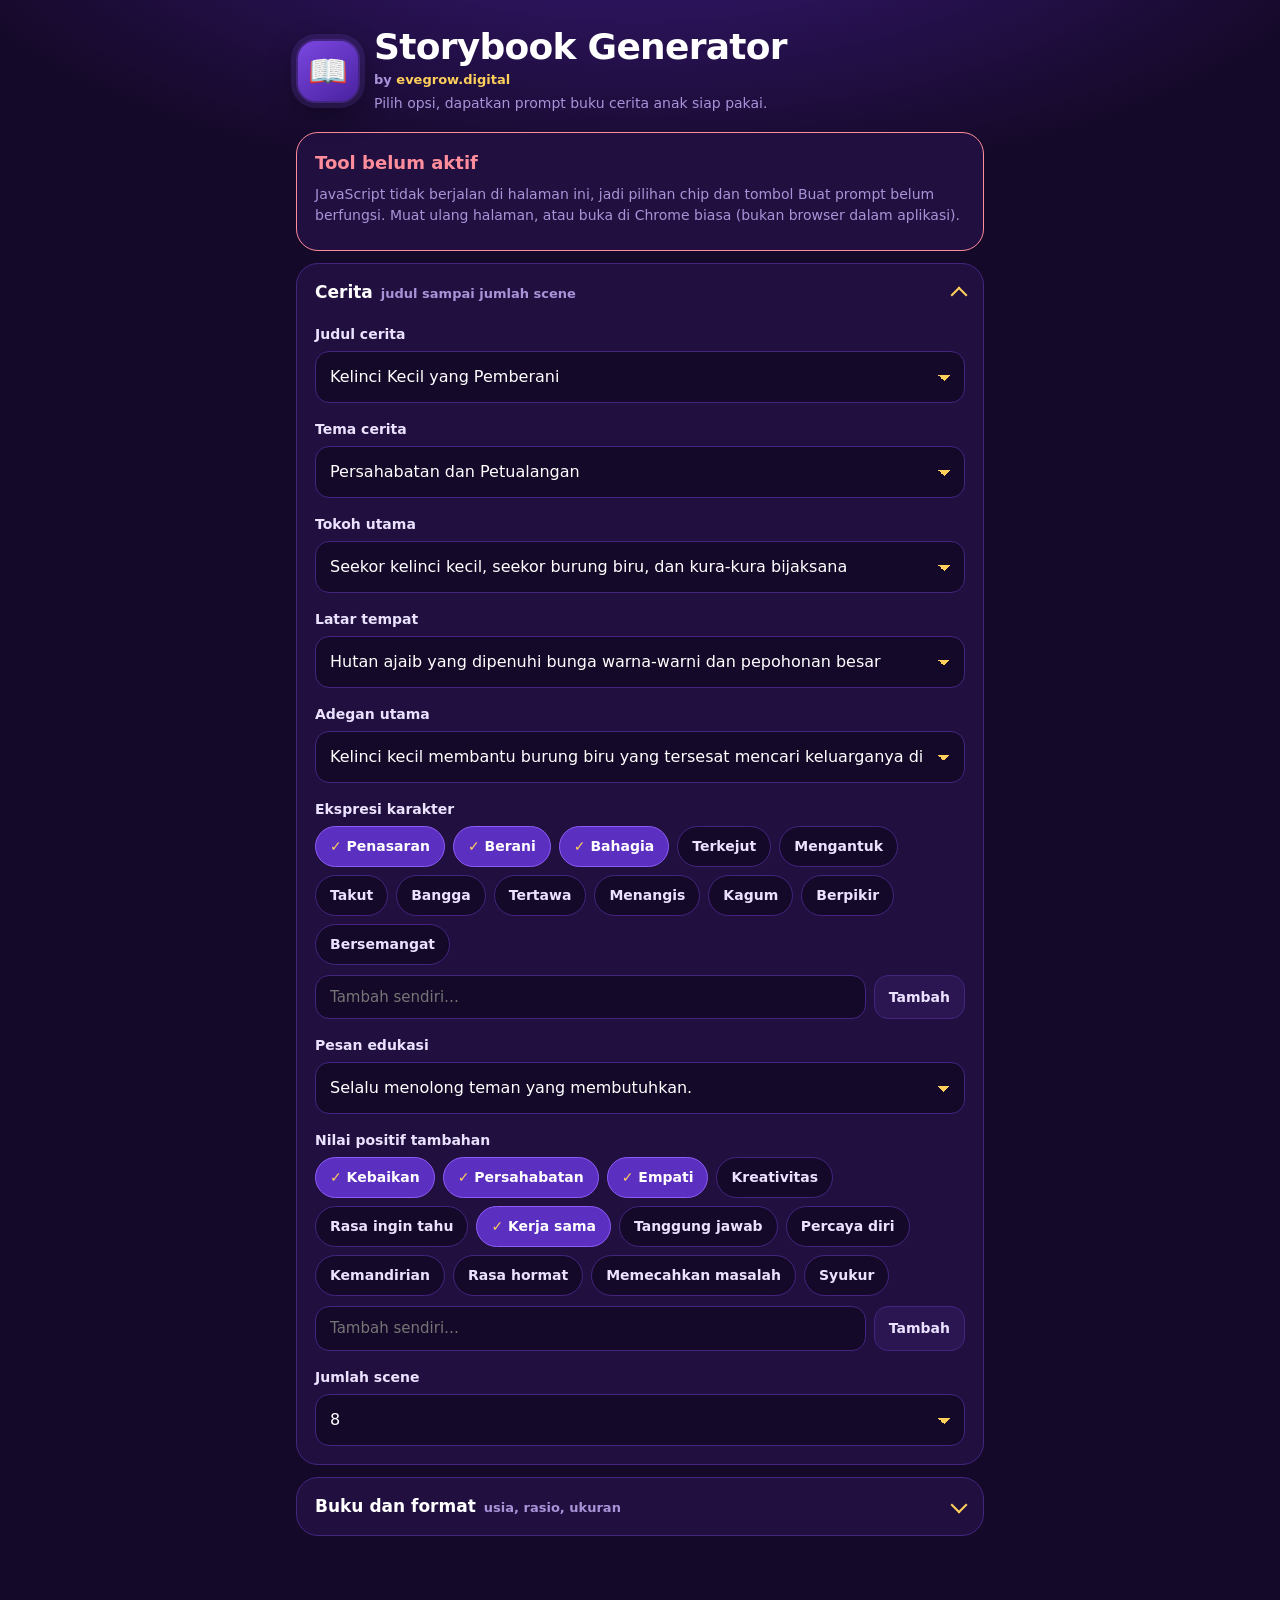
==== commit 12b0e41a: "Update index.html" ====
--- a/index.html
+++ b/index.html
@@ -94,6 +94,11 @@
     </div>
   </header>
 
+  <div id="jswarn" class="card" style="border-color:#ff8d9b">
+    <h2 style="color:#ff8d9b">Tool belum aktif</h2>
+    <p class="status">JavaScript tidak berjalan di halaman ini, jadi pilihan chip dan tombol Buat prompt belum berfungsi. Muat ulang halaman, atau buka di Chrome biasa (bukan browser dalam aplikasi).<span id="jserr" style="display:block;margin-top:6px"></span></p>
+  </div>
+  <script>window.addEventListener("error",function(e){var s=document.getElementById("jserr");if(s)s.textContent="Detail error: "+e.message+" (baris "+e.lineno+")"});</script>
   <noscript><div class="card"><h2>JavaScript nonaktif</h2><p class="status">Aktifkan JavaScript di browser agar opsi tampil.</p></div></noscript>
   <form id="form" onsubmit="return false"><details open=""><summary><span>Cerita<span class="sub">judul sampai jumlah scene</span></span></summary><div class="body"><div class="field"><label class="l" for="f_judul">Judul cerita</label>
           <select id="f_judul"><option value="Kelinci Kecil yang Pemberani" selected="">Kelinci Kecil yang Pemberani</option><option value="Bintang yang Hilang di Langit Malam">Bintang yang Hilang di Langit Malam</option><option value="Si Beruang dan Madu Ajaib">Si Beruang dan Madu Ajaib</option><option value="Petualangan Kucing Kecil di Taman Pelangi">Petualangan Kucing Kecil di Taman Pelangi</option><option value="Ikan Kecil Mencari Samudra">Ikan Kecil Mencari Samudra</option><option value="Rubah Kecil dan Lentera Hutan">Rubah Kecil dan Lentera Hutan</option><option value="Gajah Kecil yang Takut Gelap">Gajah Kecil yang Takut Gelap</option><option value="Naga Mungil Belajar Terbang">Naga Mungil Belajar Terbang</option><option value="__custom__">✏️ Isi sendiri…</option></select>
@@ -118,6 +123,4 @@
           <div class="custom hidden" id="c_rasio"><input type="text" id="ci_rasio" placeholder="Tulis sendiri: rasio gambar" autocomplete="off"></div></div><div class="field"><label class="l" for="f_ukuran">Ukuran cetak</label>
           <select id="f_ukuran"><option value="20 × 20 cm" selected="">20 × 20 cm</option><option value="15 × 15 cm">15 × 15 cm</option><option value="21 × 21 cm">21 × 21 cm</option><option value="25 × 25 cm">25 × 25 cm</option><option value="A5 (14,8 × 21 cm)">A5 (14,8 × 21 cm)</option><option value="A4 (21 × 29,7 cm)">A4 (21 × 29,7 cm)</option><option value="20 × 25 cm">20 × 25 cm</option><option value="Hanya digital (tanpa ukuran cetak)">Hanya digital (tanpa ukuran cetak)</option><option value="__custom__">✏️ Isi sendiri…</option></select>
           <div class="custom hidden" id="c_ukuran"><input type="text" id="ci_ukuran" placeholder="Tulis sendiri: ukuran cetak" autocomplete="off"></div></div><div class="field"><label class="l" for="f_halaman">Komposisi halaman</label>
-          <select id="f_halaman"><option value="1 halaman penuh (full one-page) dengan ilustrasi full-bleed" selected="">1 halaman penuh (full one-page) dengan ilustrasi full-bleed</option><option value="Double spread, ilustrasi menyatu mulus di kedua halaman">Double spread, ilustrasi menyatu mulus di kedua halaman</option><option value="Satu halaman dengan bingkai bulat">Satu halaman dengan bingkai bulat</option><option value="Panel bertingkat seperti komik">Panel bertingkat seperti komik</option><option value="__custom__">✏️ Isi sendiri…</option></select>
-          <div class="custom hidden" id="c_halaman"><input type="text" id="ci_halaman" placeholder="Tulis sendiri: komposisi halaman" autocomplete="off"></div></div><div class="field"><label class="l" for="f_jenis">Jenis buku</label>
-          <select id="f_jenis"><option va
+          <select id="f_halaman"><option value="1 halaman penuh (full one-page) dengan ilustrasi full-bleed" selected="">1 halaman penuh (full one-page) dengan ilustrasi full-bleed</option><option value="Double spread, ilustrasi menyatu mulus di kedua halaman">Double spread, 
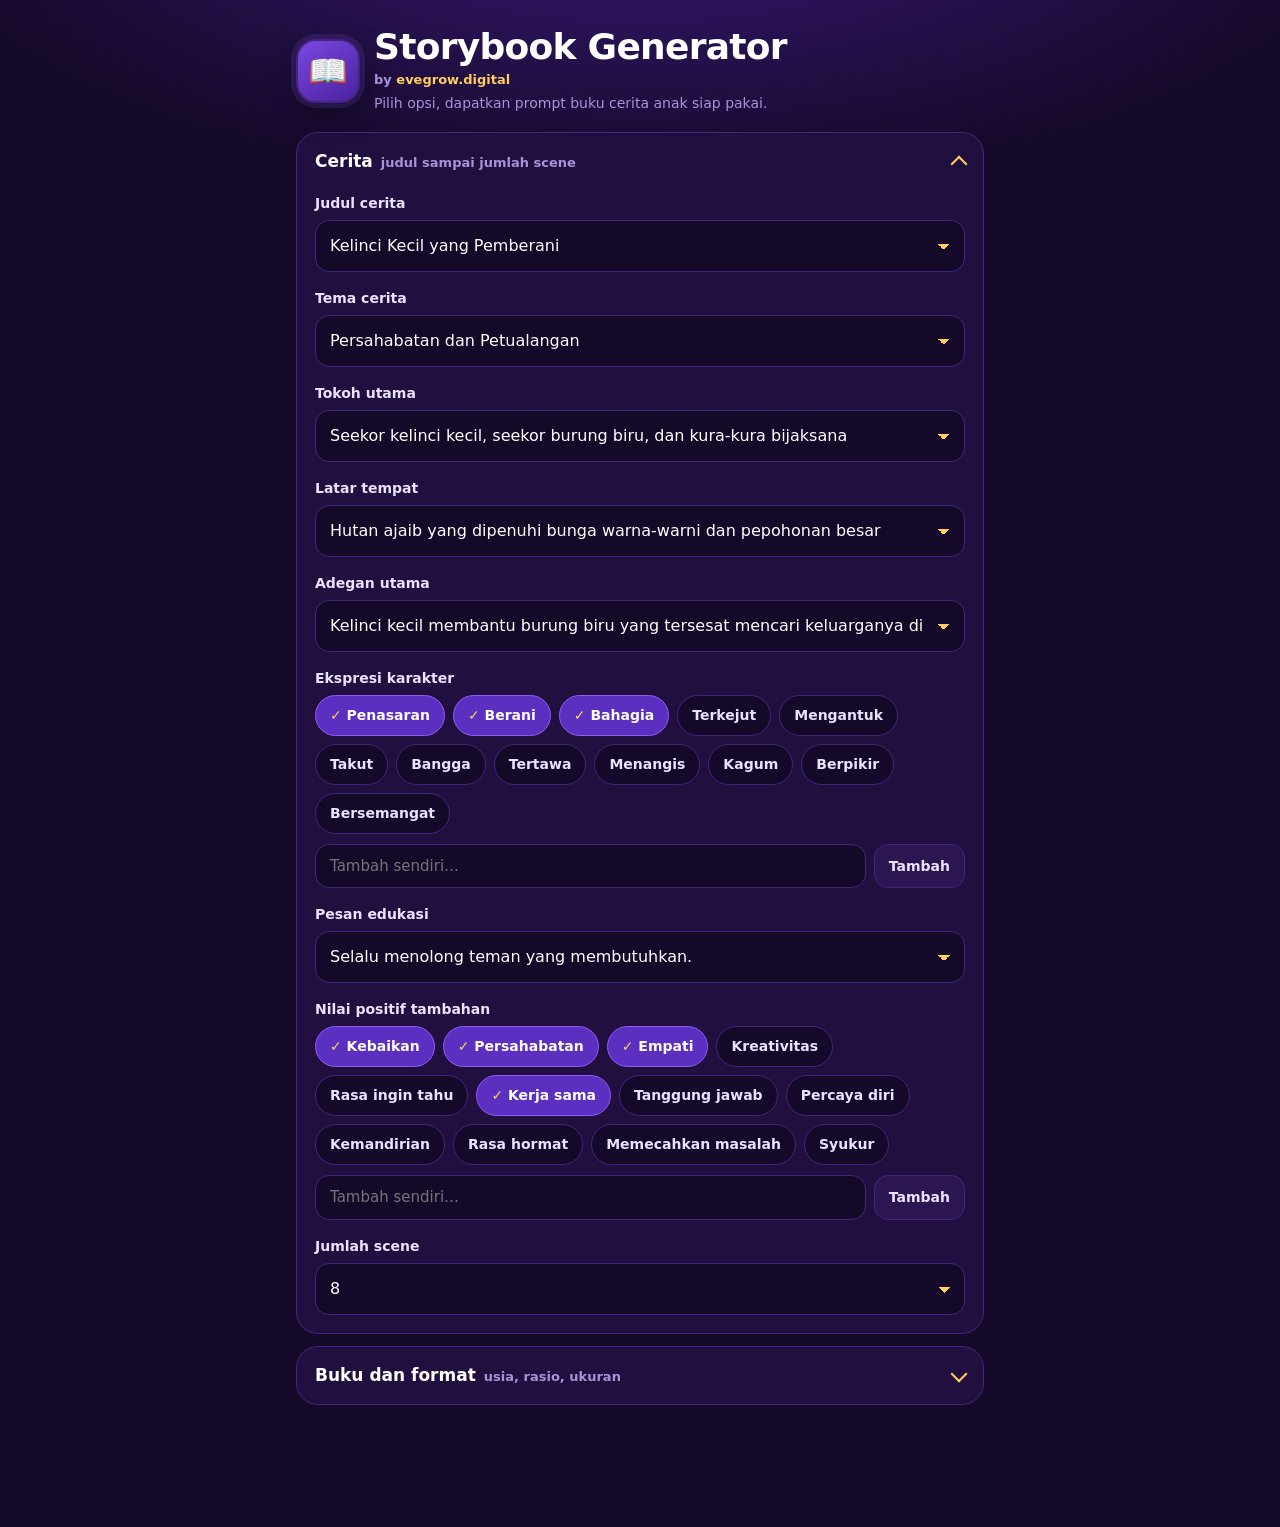
==== commit 7dbaa573: "Update index.html" ====
--- a/index.html
+++ b/index.html
@@ -94,11 +94,6 @@
     </div>
   </header>
 
-  <div id="jswarn" class="card" style="border-color:#ff8d9b">
-    <h2 style="color:#ff8d9b">Tool belum aktif</h2>
-    <p class="status">JavaScript tidak berjalan di halaman ini, jadi pilihan chip dan tombol Buat prompt belum berfungsi. Muat ulang halaman, atau buka di Chrome biasa (bukan browser dalam aplikasi).<span id="jserr" style="display:block;margin-top:6px"></span></p>
-  </div>
-  <script>window.addEventListener("error",function(e){var s=document.getElementById("jserr");if(s)s.textContent="Detail error: "+e.message+" (baris "+e.lineno+")"});</script>
   <noscript><div class="card"><h2>JavaScript nonaktif</h2><p class="status">Aktifkan JavaScript di browser agar opsi tampil.</p></div></noscript>
   <form id="form" onsubmit="return false"><details open=""><summary><span>Cerita<span class="sub">judul sampai jumlah scene</span></span></summary><div class="body"><div class="field"><label class="l" for="f_judul">Judul cerita</label>
           <select id="f_judul"><option value="Kelinci Kecil yang Pemberani" selected="">Kelinci Kecil yang Pemberani</option><option value="Bintang yang Hilang di Langit Malam">Bintang yang Hilang di Langit Malam</option><option value="Si Beruang dan Madu Ajaib">Si Beruang dan Madu Ajaib</option><option value="Petualangan Kucing Kecil di Taman Pelangi">Petualangan Kucing Kecil di Taman Pelangi</option><option value="Ikan Kecil Mencari Samudra">Ikan Kecil Mencari Samudra</option><option value="Rubah Kecil dan Lentera Hutan">Rubah Kecil dan Lentera Hutan</option><option value="Gajah Kecil yang Takut Gelap">Gajah Kecil yang Takut Gelap</option><option value="Naga Mungil Belajar Terbang">Naga Mungil Belajar Terbang</option><option value="__custom__">✏️ Isi sendiri…</option></select>
@@ -123,4 +118,6 @@
           <div class="custom hidden" id="c_rasio"><input type="text" id="ci_rasio" placeholder="Tulis sendiri: rasio gambar" autocomplete="off"></div></div><div class="field"><label class="l" for="f_ukuran">Ukuran cetak</label>
           <select id="f_ukuran"><option value="20 × 20 cm" selected="">20 × 20 cm</option><option value="15 × 15 cm">15 × 15 cm</option><option value="21 × 21 cm">21 × 21 cm</option><option value="25 × 25 cm">25 × 25 cm</option><option value="A5 (14,8 × 21 cm)">A5 (14,8 × 21 cm)</option><option value="A4 (21 × 29,7 cm)">A4 (21 × 29,7 cm)</option><option value="20 × 25 cm">20 × 25 cm</option><option value="Hanya digital (tanpa ukuran cetak)">Hanya digital (tanpa ukuran cetak)</option><option value="__custom__">✏️ Isi sendiri…</option></select>
           <div class="custom hidden" id="c_ukuran"><input type="text" id="ci_ukuran" placeholder="Tulis sendiri: ukuran cetak" autocomplete="off"></div></div><div class="field"><label class="l" for="f_halaman">Komposisi halaman</label>
-          <select id="f_halaman"><option value="1 halaman penuh (full one-page) dengan ilustrasi full-bleed" selected="">1 halaman penuh (full one-page) dengan ilustrasi full-bleed</option><option value="Double spread, ilustrasi menyatu mulus di kedua halaman">Double spread, 
+          <select id="f_halaman"><option value="1 halaman penuh (full one-page) dengan ilustrasi full-bleed" selected="">1 halaman penuh (full one-page) dengan ilustrasi full-bleed</option><option value="Double spread, ilustrasi menyatu mulus di kedua halaman">Double spread, ilustrasi menyatu mulus di kedua halaman</option><option value="Satu halaman dengan bingkai bulat">Satu halaman dengan bingkai bulat</option><option value="Panel bertingkat seperti komik">Panel bertingkat seperti komik</option><option value="__custom__">✏️ Isi sendiri…</option></select>
+          <div class="custom hidden" id="c_halaman"><input type="text" id="ci_halaman" placeholder="Tulis sendiri: komposisi halaman" autocomplete="off"></div></div><div class="field"><label class="l" for="f_jenis">Jenis buku</label>
+          <select id="f_jenis"><option va
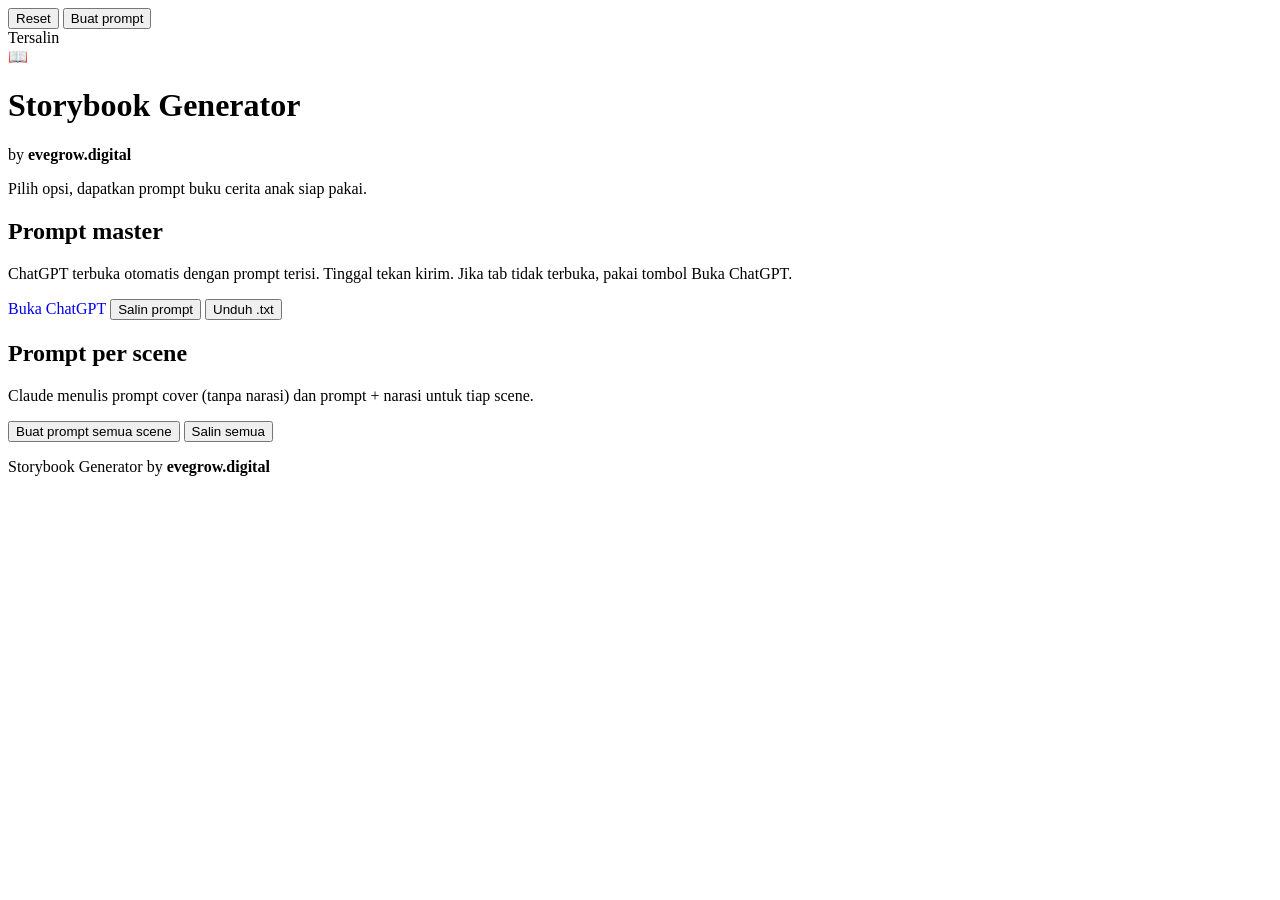
==== commit 1d6eb689: "Update index.html" ====
--- a/index.html
+++ b/index.html
@@ -4,86 +4,14 @@
 <meta charset="UTF-8">
 <meta name="viewport" content="width=device-width, initial-scale=1">
 <title>Storybook Generator</title>
-<style>
-:root{
-  --bg:#150929; --panel:#21103f; --panel2:#2b1652; --line:#432580;
-  --violet:#8e5cf7; --violet-d:#5b2fc0; --lav:#ebe2ff; --mute:#a893d8; --gold:#ffcf5c; --gold-d:#e8aa1f;
-  --ok:#7ee0a8; --err:#ff8d9b;
-  color-scheme: dark;
-}
-*{box-sizing:border-box;margin:0;padding:0}
-html{-webkit-text-size-adjust:100%}
-body{
-  background:radial-gradient(1200px 500px at 50% -120px,#3a1a7a 0%,var(--bg) 62%) no-repeat,var(--bg);
-  color:var(--lav);
-  font-family:"Nunito","Quicksand",ui-rounded,"SF Pro Rounded",system-ui,-apple-system,"Segoe UI",sans-serif;
-  line-height:1.5;padding-bottom:110px;
-}
-.wrap{max-width:720px;margin:0 auto;padding:0 16px}
-header{padding:28px 0 18px;display:flex;align-items:center;gap:14px}
-.logo{width:64px;height:64px;border-radius:20px;background:linear-gradient(145deg,#7a47e0,#4a22a0);border:2px solid var(--line);box-shadow:0 0 0 5px rgba(142,92,247,.15),0 10px 30px rgba(0,0,0,.4);display:flex;align-items:center;justify-content:center;font-size:32px;flex:none}
-h1{font-size:clamp(26px,7vw,36px);line-height:1.05;font-weight:900;letter-spacing:-.02em;color:#fff}
-.tag{color:var(--mute);font-size:14px;margin-top:4px}
-.by{font-size:13px;font-weight:600;color:var(--mute);margin-top:4px}
-.by strong{color:var(--gold);font-weight:800}
-.foot{text-align:center;font-size:13px;color:var(--mute);margin:26px 0 8px}
-.foot strong{color:var(--gold);font-weight:800}
-
-details{background:var(--panel);border:1.5px solid var(--line);border-radius:22px;margin-bottom:12px;overflow:hidden}
-summary{list-style:none;cursor:pointer;padding:16px 18px;display:flex;align-items:center;justify-content:space-between;font-weight:800;font-size:17px;color:#fff;min-height:56px}
-summary::-webkit-details-marker{display:none}
-summary .sub{font-weight:600;font-size:13px;color:var(--mute);margin-left:8px}
-summary::after{content:"";width:10px;height:10px;border-right:2.5px solid var(--gold);border-bottom:2.5px solid var(--gold);transform:rotate(45deg);transition:transform .2s;margin-left:12px;flex:none;margin-top:-4px}
-details[open] summary::after{transform:rotate(225deg);margin-top:4px}
-summary:focus-visible,button:focus-visible,select:focus-visible,input:focus-visible,textarea:focus-visible{outline:3px solid var(--gold);outline-offset:2px}
-.body{padding:2px 18px 18px;display:grid;gap:16px}
-.field label.l{display:block;font-weight:800;font-size:14px;margin-bottom:6px;color:var(--lav)}
-select,input[type=text],textarea{
-  width:100%;background:var(--bg);color:#fff;border:1.5px solid var(--line);border-radius:14px;
-  padding:13px 14px;font:inherit;font-size:16px;appearance:none;-webkit-appearance:none}
-select{background-image:linear-gradient(45deg,transparent 50%,var(--gold) 50%),linear-gradient(135deg,var(--gold) 50%,transparent 50%);
-  background-position:calc(100% - 20px) 52%,calc(100% - 14px) 52%;background-size:6px 6px,6px 6px;background-repeat:no-repeat;padding-right:38px}
-select:focus,input:focus,textarea:focus{border-color:var(--violet)}
-.custom{margin-top:8px}
-.custom input{border-color:var(--violet);background:#1d0e3a}
-.hidden{display:none!important}
-.chips{display:flex;flex-wrap:wrap;gap:8px}
-.chip{border:1.5px solid var(--line);background:var(--bg);color:var(--lav);border-radius:999px;padding:9px 14px;font:inherit;font-size:14px;font-weight:700;cursor:pointer;min-height:40px}
-.chip[aria-pressed=true]{background:var(--violet-d);border-color:var(--violet);color:#fff}
-.chip[aria-pressed=true]::before{content:"✓ ";color:var(--gold)}
-.addrow{display:flex;gap:8px;margin-top:10px}
-.addrow input{flex:1;padding:10px 14px;font-size:15px}
-.btn{border:0;border-radius:14px;font:inherit;font-weight:800;cursor:pointer;padding:12px 18px;min-height:44px}
-.btn.ghost{background:var(--panel2);color:var(--lav);border:1.5px solid var(--line)}
-.btn.gold{background:var(--gold);color:#2a1450}
-.btn.gold:active{background:var(--gold-d)}
-.btn.sm{padding:8px 14px;min-height:38px;font-size:14px}
-.btn:disabled{opacity:.55;cursor:wait}
-
-.bar{position:fixed;left:0;right:0;bottom:0;background:linear-gradient(0deg,var(--bg) 70%,rgba(21,9,41,0));padding:26px 16px calc(14px + env(safe-area-inset-bottom));z-index:10}
-.bar .in{max-width:720px;margin:0 auto;display:flex;gap:10px}
-.bar .btn.gold{flex:1;font-size:17px;min-height:52px;border-radius:18px;box-shadow:0 8px 24px rgba(255,207,92,.25)}
-.bar .btn.ghost{min-height:52px;border-radius:18px}
-
-#out{margin-top:22px;scroll-margin-top:12px}
-.card{background:var(--panel);border:1.5px solid var(--line);border-radius:22px;padding:16px 18px;margin-bottom:12px}
-.card h2{font-size:18px;color:#fff;font-weight:900}
-.row{display:flex;gap:8px;flex-wrap:wrap;align-items:center;margin:10px 0}
-pre.prompt{white-space:pre-wrap;word-wrap:break-word;font:inherit;font-size:14px;line-height:1.6;background:var(--bg);border:1.5px solid var(--line);border-radius:14px;padding:14px;max-height:360px;overflow:auto;color:#e6dcff}
-.scene h3{font-size:16px;color:var(--gold);font-weight:900;margin-bottom:8px}
-.lbl{font-size:12px;font-weight:800;color:var(--mute);margin:10px 0 4px;text-transform:none}
-.scene p{font-size:14.5px;white-space:pre-wrap}
-.narasi{background:#2f1a5c;border-left:4px solid var(--gold);border-radius:10px;padding:10px 12px}
-.status{font-size:14px;color:var(--mute);margin:8px 0}
-.status.err{color:var(--err)}
-.progress{height:8px;background:var(--bg);border-radius:99px;overflow:hidden;margin:10px 0}
-.progress i{display:block;height:100%;width:0;background:linear-gradient(90deg,var(--violet),var(--gold));transition:width .3s}
-.toast{position:fixed;left:50%;bottom:96px;transform:translateX(-50%);background:var(--gold);color:#2a1450;font-weight:800;padding:10px 18px;border-radius:99px;z-index:20;opacity:0;pointer-events:none;transition:opacity .2s}
-.toast.show{opacity:1}
-@media (prefers-reduced-motion:reduce){*{transition:none!important}}
-</style>
+<link rel="stylesheet" href="style.css?v=6">
 </head>
 <body>
+<div class="bar"><div class="in">
+  <button class="btn ghost" id="resetBtn" type="button">Reset</button>
+  <button class="btn gold" id="buildBtn" type="button">Buat prompt</button>
+</div></div>
+<div class="toast" id="toast">Tersalin</div>
 <div class="wrap">
   <header>
     <div class="logo" role="img" aria-label="Storybook Generator">📖</div>
@@ -94,30 +22,38 @@
     </div>
   </header>
 
-  <noscript><div class="card"><h2>JavaScript nonaktif</h2><p class="status">Aktifkan JavaScript di browser agar opsi tampil.</p></div></noscript>
-  <form id="form" onsubmit="return false"><details open=""><summary><span>Cerita<span class="sub">judul sampai jumlah scene</span></span></summary><div class="body"><div class="field"><label class="l" for="f_judul">Judul cerita</label>
-          <select id="f_judul"><option value="Kelinci Kecil yang Pemberani" selected="">Kelinci Kecil yang Pemberani</option><option value="Bintang yang Hilang di Langit Malam">Bintang yang Hilang di Langit Malam</option><option value="Si Beruang dan Madu Ajaib">Si Beruang dan Madu Ajaib</option><option value="Petualangan Kucing Kecil di Taman Pelangi">Petualangan Kucing Kecil di Taman Pelangi</option><option value="Ikan Kecil Mencari Samudra">Ikan Kecil Mencari Samudra</option><option value="Rubah Kecil dan Lentera Hutan">Rubah Kecil dan Lentera Hutan</option><option value="Gajah Kecil yang Takut Gelap">Gajah Kecil yang Takut Gelap</option><option value="Naga Mungil Belajar Terbang">Naga Mungil Belajar Terbang</option><option value="__custom__">✏️ Isi sendiri…</option></select>
-          <div class="custom hidden" id="c_judul"><input type="text" id="ci_judul" placeholder="Tulis sendiri: judul cerita" autocomplete="off"></div></div><div class="field"><label class="l" for="f_tema">Tema cerita</label>
-          <select id="f_tema"><option value="Persahabatan dan Petualangan" selected="">Persahabatan dan Petualangan</option><option value="Kebaikan dan Berbagi">Kebaikan dan Berbagi</option><option value="Keberanian">Keberanian</option><option value="Rasa Ingin Tahu">Rasa Ingin Tahu</option><option value="Kerja Sama">Kerja Sama</option><option value="Menghadapi Rasa Takut">Menghadapi Rasa Takut</option><option value="Kejujuran">Kejujuran</option><option value="Cinta Lingkungan">Cinta Lingkungan</option><option value="Mengenal Emosi">Mengenal Emosi</option><option value="Cerita Pengantar Tidur">Cerita Pengantar Tidur</option><option value="Mengenal Keluarga">Mengenal Keluarga</option><option value="Hari Pertama Sekolah">Hari Pertama Sekolah</option><option value="__custom__">✏️ Isi sendiri…</option></select>
-          <div class="custom hidden" id="c_tema"><input type="text" id="ci_tema" placeholder="Tulis sendiri: tema cerita" autocomplete="off"></div></div><div class="field"><label class="l" for="f_tokoh">Tokoh utama</label>
-          <select id="f_tokoh"><option value="Seekor kelinci kecil, seekor burung biru, dan kura-kura bijaksana" selected="">Seekor kelinci kecil, seekor burung biru, dan kura-kura bijaksana</option><option value="Anak beruang, kelinci putih, dan burung hantu">Anak beruang, kelinci putih, dan burung hantu</option><option value="Anak perempuan kecil dan naga ramah">Anak perempuan kecil dan naga ramah</option><option value="Anak laki-laki dan robot kecil">Anak laki-laki dan robot kecil</option><option value="Kucing kecil, anjing setia, dan kupu-kupu">Kucing kecil, anjing setia, dan kupu-kupu</option><option value="Gajah kecil dan monyet jenaka">Gajah kecil dan monyet jenaka</option><option value="Seekor ikan kecil, penyu, dan lumba-lumba">Seekor ikan kecil, penyu, dan lumba-lumba</option><option value="Rubah kecil, kunang-kunang, dan tupai">Rubah kecil, kunang-kunang, dan tupai</option><option value="__custom__">✏️ Isi sendiri…</option></select>
-          <div class="custom hidden" id="c_tokoh"><input type="text" id="ci_tokoh" placeholder="Tulis sendiri: tokoh utama" autocomplete="off"></div></div><div class="field"><label class="l" for="f_latar">Latar tempat</label>
-          <select id="f_latar"><option value="Hutan ajaib yang dipenuhi bunga warna-warni dan pepohonan besar" selected="">Hutan ajaib yang dipenuhi bunga warna-warni dan pepohonan besar</option><option value="Taman bunga dengan pelangi dan kupu-kupu">Taman bunga dengan pelangi dan kupu-kupu</option><option value="Desa kecil di tepi danau">Desa kecil di tepi danau</option><option value="Kastel di atas awan">Kastel di atas awan</option><option value="Lautan dengan terumbu karang berwarna">Lautan dengan terumbu karang berwarna</option><option value="Padang savana saat senja">Padang savana saat senja</option><option value="Pegunungan bersalju yang hangat">Pegunungan bersalju yang hangat</option><option value="Sekolah dan taman bermain">Sekolah dan taman bermain</option><option value="Kamar tidur penuh mainan">Kamar tidur penuh mainan</option><option value="Luar angkasa penuh bintang dan planet">Luar angkasa penuh bintang dan planet</option><option value="__custom__">✏️ Isi sendiri…</option></select>
-          <div class="custom hidden" id="c_latar"><input type="text" id="ci_latar" placeholder="Tulis sendiri: latar tempat" autocomplete="off"></div></div><div class="field"><label class="l" for="f_adegan">Adegan utama</label>
-          <select id="f_adegan"><option value="Kelinci kecil membantu burung biru yang tersesat mencari keluarganya di dalam hutan." selected="">Kelinci kecil membantu burung biru yang tersesat mencari keluarganya di dalam hutan.</option><option value="Anak beruang mencari madu ajaib dan bertemu teman-teman baru.">Anak beruang mencari madu ajaib dan bertemu teman-teman baru.</option><option value="Seorang anak dan naga ramah belajar terbang bersama.">Seorang anak dan naga ramah belajar terbang bersama.</option><option value="Anak kucing menemukan peta harta karun di taman.">Anak kucing menemukan peta harta karun di taman.</option><option value="Ikan kecil menjelajah lautan untuk menemukan rumah barunya.">Ikan kecil menjelajah lautan untuk menemukan rumah barunya.</option><option value="Sekelompok hewan bekerja sama membangun jembatan setelah hujan badai.">Sekelompok hewan bekerja sama membangun jembatan setelah hujan badai.</option><option value="__custom__">✏️ Isi sendiri…</option></select>
-          <div class="custom hidden" id="c_adegan"><input type="text" id="ci_adegan" placeholder="Tulis sendiri: adegan utama" autocomplete="off"></div></div><div class="field"><label class="l">Ekspresi karakter</label><div class="chips" id="ch_ekspresi"><button type="button" class="chip" aria-pressed="true">Penasaran</button><button type="button" class="chip" aria-pressed="true">Berani</button><button type="button" class="chip" aria-pressed="true">Bahagia</button><button type="button" class="chip" aria-pressed="false">Terkejut</button><button type="button" class="chip" aria-pressed="false">Mengantuk</button><button type="button" class="chip" aria-pressed="false">Takut</button><button type="button" class="chip" aria-pressed="false">Bangga</button><button type="button" class="chip" aria-pressed="false">Tertawa</button><button type="button" class="chip" aria-pressed="false">Menangis</button><button type="button" class="chip" aria-pressed="false">Kagum</button><button type="button" class="chip" aria-pressed="false">Berpikir</button><button type="button" class="chip" aria-pressed="false">Bersemangat</button></div>
-          <div class="addrow"><input type="text" id="ai_ekspresi" placeholder="Tambah sendiri…" autocomplete="off"><button class="btn ghost sm" type="button" id="ab_ekspresi">Tambah</button></div></div><div class="field"><label class="l" for="f_pesan">Pesan edukasi</label>
-          <select id="f_pesan"><option value="Selalu menolong teman yang membutuhkan." selected="">Selalu menolong teman yang membutuhkan.</option><option value="Jujur itu membuat hati tenang.">Jujur itu membuat hati tenang.</option><option value="Berani mencoba hal baru.">Berani mencoba hal baru.</option><option value="Berbagi membuat semua bahagia.">Berbagi membuat semua bahagia.</option><option value="Menghargai perbedaan.">Menghargai perbedaan.</option><option value="Menjaga alam adalah tugas kita semua.">Menjaga alam adalah tugas kita semua.</option><option value="Tidak apa-apa meminta tolong.">Tidak apa-apa meminta tolong.</option><option value="Bekerja sama membuat kita kuat.">Bekerja sama membuat kita kuat.</option><option value="Sabar dan tekun akan membuahkan hasil.">Sabar dan tekun akan membuahkan hasil.</option><option value="__custom__">✏️ Isi sendiri…</option></select>
-          <div class="custom hidden" id="c_pesan"><input type="text" id="ci_pesan" placeholder="Tulis sendiri: pesan edukasi" autocomplete="off"></div></div><div class="field"><label class="l">Nilai positif tambahan</label><div class="chips" id="ch_nilai"><button type="button" class="chip" aria-pressed="true">Kebaikan</button><button type="button" class="chip" aria-pressed="true">Persahabatan</button><button type="button" class="chip" aria-pressed="true">Empati</button><button type="button" class="chip" aria-pressed="false">Kreativitas</button><button type="button" class="chip" aria-pressed="false">Rasa ingin tahu</button><button type="button" class="chip" aria-pressed="true">Kerja sama</button><button type="button" class="chip" aria-pressed="false">Tanggung jawab</button><button type="button" class="chip" aria-pressed="false">Percaya diri</button><button type="button" class="chip" aria-pressed="false">Kemandirian</button><button type="button" class="chip" aria-pressed="false">Rasa hormat</button><button type="button" class="chip" aria-pressed="false">Memecahkan masalah</button><button type="button" class="chip" aria-pressed="false">Syukur</button></div>
-          <div class="addrow"><input type="text" id="ai_nilai" placeholder="Tambah sendiri…" autocomplete="off"><button class="btn ghost sm" type="button" id="ab_nilai">Tambah</button></div></div><div class="field"><label class="l" for="f_jumlah">Jumlah scene</label>
-          <select id="f_jumlah"><option value="4">4</option><option value="6">6</option><option value="8" selected="">8</option><option value="10">10</option><option value="12">12</option><option value="14">14</option><option value="16">16</option><option value="20">20</option><option value="24">24</option><option value="__custom__">✏️ Isi sendiri…</option></select>
-          <div class="custom hidden" id="c_jumlah"><input type="text" id="ci_jumlah" placeholder="Tulis sendiri: jumlah scene" autocomplete="off"></div></div></div></details><details><summary><span>Buku dan format<span class="sub">usia, rasio, ukuran</span></span></summary><div class="body"><div class="field"><label class="l" for="f_usia">Usia pembaca</label>
-          <select id="f_usia"><option value="3–7 tahun" selected="">3–7 tahun</option><option value="0–2 tahun (bayi dan balita)">0–2 tahun (bayi dan balita)</option><option value="2–4 tahun">2–4 tahun</option><option value="4–6 tahun">4–6 tahun</option><option value="5–8 tahun">5–8 tahun</option><option value="6–9 tahun">6–9 tahun</option><option value="8–12 tahun">8–12 tahun</option><option value="Semua usia (keluarga)">Semua usia (keluarga)</option><option value="__custom__">✏️ Isi sendiri…</option></select>
-          <div class="custom hidden" id="c_usia"><input type="text" id="ci_usia" placeholder="Tulis sendiri: usia pembaca" autocomplete="off"></div></div><div class="field"><label class="l" for="f_rasio">Rasio gambar</label>
-          <select id="f_rasio"><option value="1:1 (persegi)" selected="">1:1 (persegi)</option><option value="4:3 (landscape)">4:3 (landscape)</option><option value="3:4 (portrait)">3:4 (portrait)</option><option value="16:9 (lebar sinematik)">16:9 (lebar sinematik)</option><option value="9:16 (vertikal, layar ponsel)">9:16 (vertikal, layar ponsel)</option><option value="3:2 (landscape)">3:2 (landscape)</option><option value="2:3 (portrait)">2:3 (portrait)</option><option value="4:5 (portrait)">4:5 (portrait)</option><option value="2:1 (panorama dua halaman)">2:1 (panorama dua halaman)</option><option value="21:9 (ultra lebar)">21:9 (ultra lebar)</option><option value="__custom__">✏️ Isi sendiri…</option></select>
-          <div class="custom hidden" id="c_rasio"><input type="text" id="ci_rasio" placeholder="Tulis sendiri: rasio gambar" autocomplete="off"></div></div><div class="field"><label class="l" for="f_ukuran">Ukuran cetak</label>
-          <select id="f_ukuran"><option value="20 × 20 cm" selected="">20 × 20 cm</option><option value="15 × 15 cm">15 × 15 cm</option><option value="21 × 21 cm">21 × 21 cm</option><option value="25 × 25 cm">25 × 25 cm</option><option value="A5 (14,8 × 21 cm)">A5 (14,8 × 21 cm)</option><option value="A4 (21 × 29,7 cm)">A4 (21 × 29,7 cm)</option><option value="20 × 25 cm">20 × 25 cm</option><option value="Hanya digital (tanpa ukuran cetak)">Hanya digital (tanpa ukuran cetak)</option><option value="__custom__">✏️ Isi sendiri…</option></select>
-          <div class="custom hidden" id="c_ukuran"><input type="text" id="ci_ukuran" placeholder="Tulis sendiri: ukuran cetak" autocomplete="off"></div></div><div class="field"><label class="l" for="f_halaman">Komposisi halaman</label>
-          <select id="f_halaman"><option value="1 halaman penuh (full one-page) dengan ilustrasi full-bleed" selected="">1 halaman penuh (full one-page) dengan ilustrasi full-bleed</option><option value="Double spread, ilustrasi menyatu mulus di kedua halaman">Double spread, ilustrasi menyatu mulus di kedua halaman</option><option value="Satu halaman dengan bingkai bulat">Satu halaman dengan bingkai bulat</option><option value="Panel bertingkat seperti komik">Panel bertingkat seperti komik</option><option value="__custom__">✏️ Isi sendiri…</option></select>
-          <div class="custom hidden" id="c_halaman"><input type="text" id="ci_halaman" placeholder="Tulis sendiri: komposisi halaman" autocomplete="off"></div></div><div class="field"><label class="l" for="f_jenis">Jenis buku</label>
-          <select id="f_jenis"><option va
+  <form id="form" onsubmit="return false"></form>
+
+  <section id="out" class="hidden" aria-live="polite">
+    <div class="card">
+      <h2>Prompt master</h2>
+      <p class="status">ChatGPT terbuka otomatis dengan prompt terisi. Tinggal tekan kirim. Jika tab tidak terbuka, pakai tombol Buka ChatGPT.</p>
+      <div class="row">
+        <a class="btn gold sm" id="openGpt" href="https://chatgpt.com/" target="_blank" rel="noopener" style="text-decoration:none;display:inline-flex;align-items:center">Buka ChatGPT</a>
+        <button class="btn ghost sm" id="copyMaster">Salin prompt</button>
+        <button class="btn ghost sm" id="dlMaster">Unduh .txt</button>
+      </div>
+      <pre class="prompt" id="masterText"></pre>
+    </div>
+
+    <div class="card">
+      <h2>Prompt per scene</h2>
+      <p class="status">Claude menulis prompt cover (tanpa narasi) dan prompt + narasi untuk tiap scene.</p>
+      <div class="row">
+        <button class="btn gold sm" id="genScenes">Buat prompt semua scene</button>
+        <button class="btn ghost sm hidden" id="copyAll">Salin semua</button>
+      </div>
+      <div class="progress hidden" id="prog"><i></i></div>
+      <div class="status" id="genStatus"></div>
+    </div>
+    <div id="scenes"></div>
+  </section>
+
+  <p class="foot">Storybook Generator by <strong>evegrow.digital</strong></p>
+</div>
+<script src="data.js?v=6"></script>
+<script src="builder.js?v=6"></script>
+<script src="app.js?v=6"></script>
+</body>
+                                           </html>
+                                               
